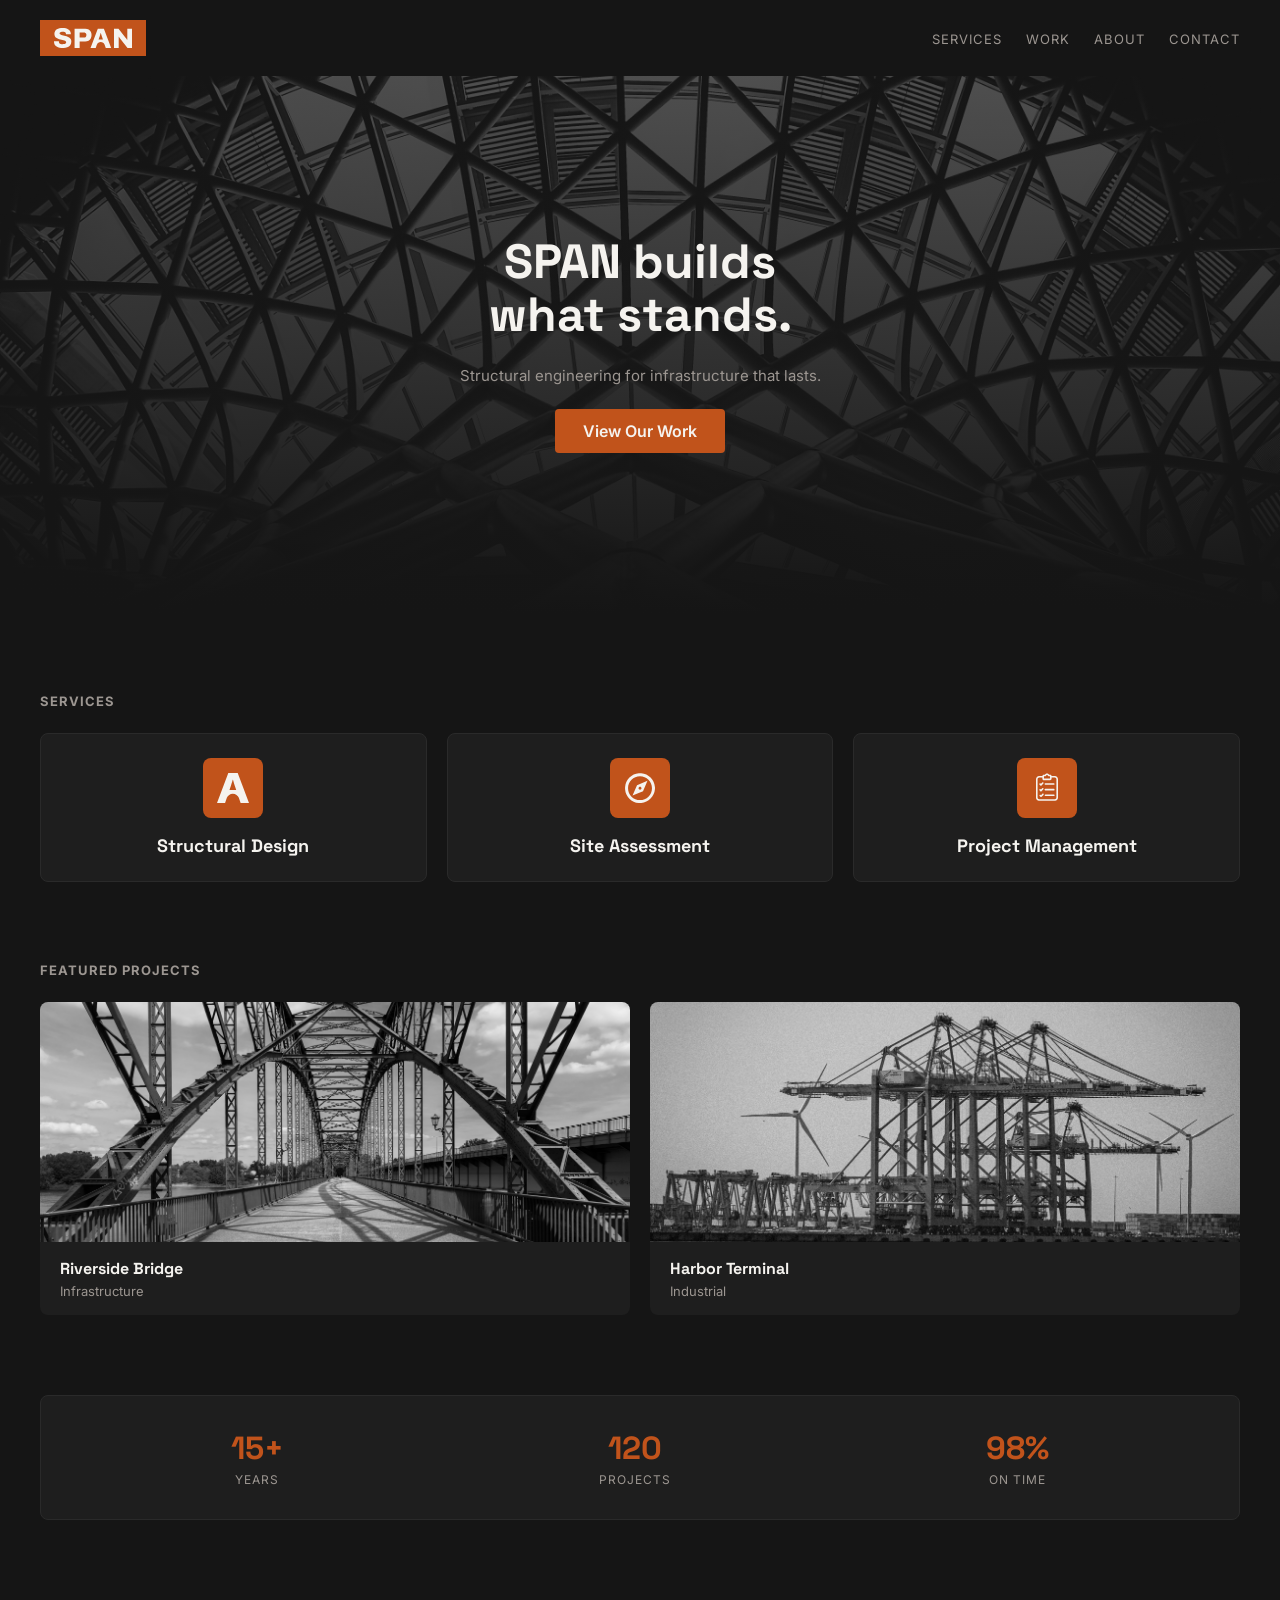
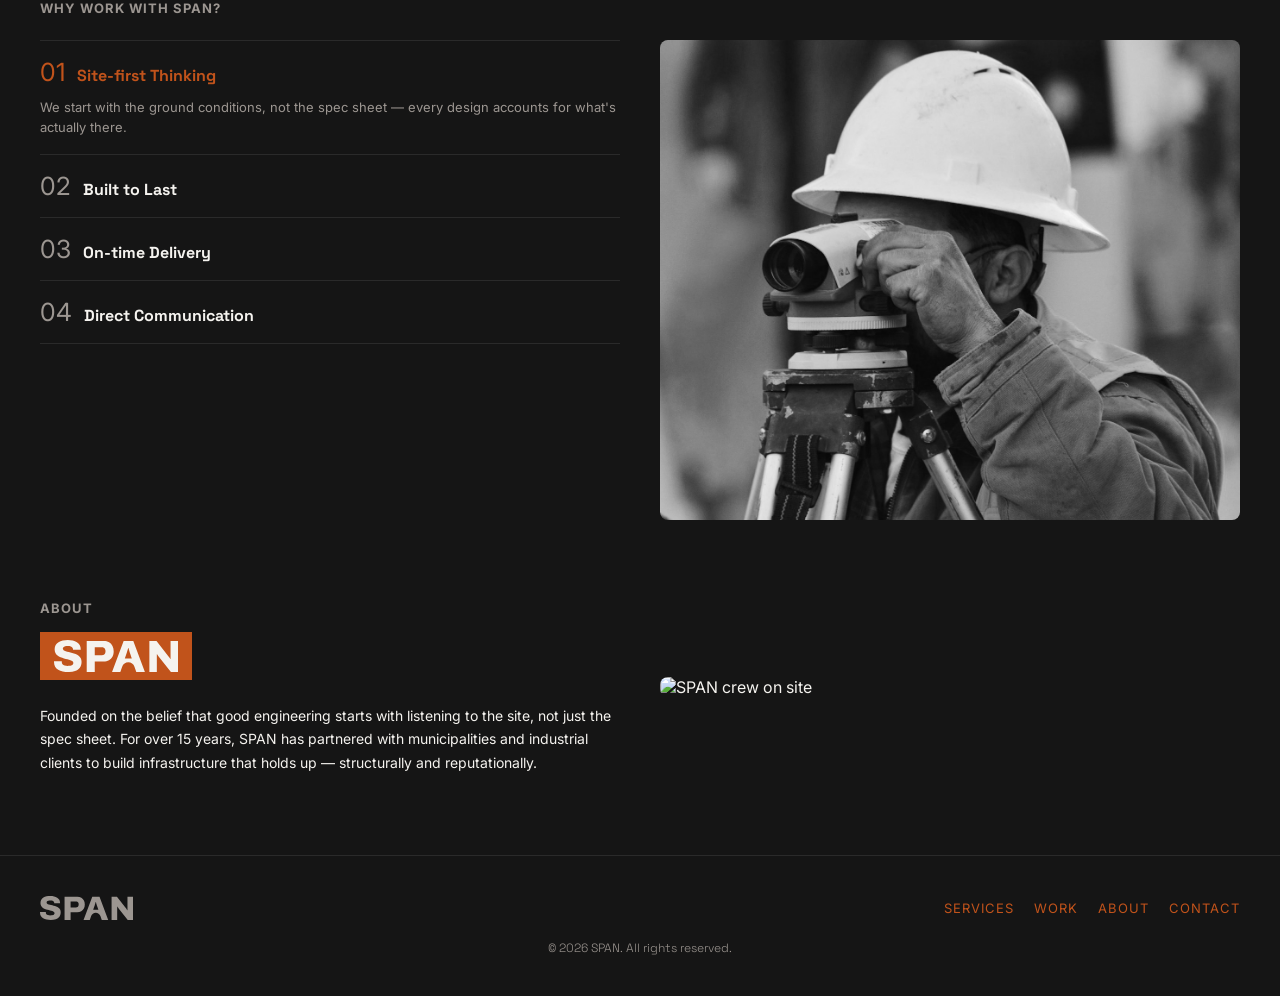
==== index.html @ a23f7209 "Refactor CSS and HTML structure; enhance JavaScript functionality - Updated CSS for consistent forma" ====
<!doctype html>
<html lang="en">
  <head>
    <meta charset="UTF-8" />
    <meta name="viewport" content="width=device-width, initial-scale=1.0" />
    <title>SPAN - Structural Engineering</title>
    <link rel="stylesheet" href="css/stylesheet.css" />
  </head>
  <body>
    <!-- NAVBAR -->
    <header>
      <nav>
        <a href="index.html" class="logo-badge">
          <img src="assets/logo/span-logo-large.svg" alt="SPAN logo" />
        </a>
        <ul class="nav-links">
          <li><a href="#services">Services</a></li>
          <li><a href="#work">Work</a></li>
          <li><a href="#about">About</a></li>
          <li><a href="#contact">Contact</a></li>
        </ul>
      </nav>
    </header>

    <main>
      <!-- Hero Section -->
      <section class="hero">
        <div class="hero-overlay"></div>
        <div class="hero-content">
          <h1>SPAN builds<br />what stands.</h1>
          <p>Structural engineering for infrastructure that lasts.</p>
          <a href="#work" class="btn-primary">View Our Work</a>
        </div>
      </section>

      <!-- Services Section -->
      <section class="services" id="services">
        <h2>Services</h2>
        <div class="services-grid">
          <div class="service-card">
            <div class="service-icon-badge">
              <img
                src="assets/logo/span-logo-small.svg"
                alt="Structural Design icon"
                class="service-icon"
              />
            </div>
            <h3>Structural Design</h3>
          </div>

          <div class="service-card">
            <div class="service-icon-badge">
              <img
                src="assets/images/icon-site-assessment.svg"
                alt="Site Assessment icon"
                class="service-icon"
              />
            </div>
            <h3>Site Assessment</h3>
          </div>

          <div class="service-card">
            <div class="service-icon-badge">
              <img
                src="assets/images/icon-project-management.svg"
                alt="Project Management icon"
                class="service-icon"
              />
            </div>
            <h3>Project Management</h3>
          </div>
        </div>
      </section>

      <!-- Featured Projects -->
      <section class="projects" id="work">
        <h2>Featured Projects</h2>
        <div class="projects-grid">
          <a href="project.html" class="project-card">
            <img
              src="assets/images/riverside-bridge.jpg"
              alt="Riverside Bridge project"
            />
            <div class="project-info">
              <h3>Riverside Bridge</h3>
              <p>Infrastructure</p>
            </div>
          </a>

          <a href="project.html" class="project-card">
            <img
              src="assets/images/harbor-terminal.jpg"
              alt="Harbor Terminal project"
            />
            <div class="project-info">
              <h3>Harbor Terminal</h3>
              <p>Industrial</p>
            </div>
          </a>
        </div>
      </section>

      <!-- Stat Section -->
      <section class="stats">
        <div class="stat">
          <div class="stat-number">15+</div>
          <div class="stat-label">Years</div>
        </div>

        <div class="stat">
          <div class="stat-number">120</div>
          <div class="stat-label">Projects</div>
        </div>

        <div class="stat">
          <div class="stat-number">98%</div>
          <div class="stat-label">On Time</div>
        </div>
      </section>

      <!-- Why Us Section -->
      <section class="why-us">
        <h2>Why Work With SPAN?</h2>
        <div class="why-container">
          <div class="why-list">
            <div
              class="why-item active"
              data-index="0"
              data-image="assets/images/surveyor.jpg"
            >
              <div class="why-header">
                <span class="why-number">01</span>
                <span class="why-title">Site-first Thinking</span>
              </div>
              <div class="why-body">
                <p>
                  We start with the ground conditions, not the spec sheet —
                  every design accounts for what's actually there.
                </p>
              </div>
            </div>

            <div
              class="why-item"
              data-index="1"
              data-image="assets/images/steel-frame.jpg"
            >
              <div class="why-header">
                <span class="why-number">02</span>
                <span class="why-title">Built to Last</span>
              </div>
              <div class="why-body">
                <p>
                  Structures engineered for decades, not just for passing
                  inspection.
                </p>
              </div>
            </div>

            <div
              class="why-item"
              data-index="2"
              data-image="assets/images/blueprint.jpg"
            >
              <div class="why-header">
                <span class="why-number">03</span>
                <span class="why-title">On-time Delivery</span>
              </div>
              <div class="why-body">
                <p>
                  98% of projects delivered on schedule, with no surprises along
                  the way.
                </p>
              </div>
            </div>

            <div
              class="why-item"
              data-index="3"
              data-image="assets/images/handshake.jpg"
            >
              <div class="why-header">
                <span class="why-number">04</span>
                <span class="why-title">Direct Communication</span>
              </div>
              <div class="why-body">
                <p>
                  You talk to the engineer on your project, not a rotating
                  account manager.
                </p>
              </div>
            </div>
          </div>

          <div class="why-image">
            <img
              id="why-image-display"
              src="assets/images/surveyor.jpg"
              alt="SPAN engineer at work."
            />
          </div>
        </div>
      </section>

      <section class="about" id="about">
        <div class="about-text">
          <h2>About</h2>
          <div class="logo-badge about-logo-badge">
            <img src="assets/logo/span-logo-large.svg" alt="SPAN Logo" />
          </div>
          <p>
            Founded on the belief that good engineering starts with listening to
            the site, not just the spec sheet. For over 15 years, SPAN has
            partnered with municipalities and industrial clients to build
            infrastructure that holds up — structurally and reputationally.
          </p>
        </div>
        <div class="about-image">
          <img src="assets/images/about-crew.jpg" alt="SPAN crew on site" />
        </div>
      </section>
    </main>

    <!-- Footer -->
    <footer>
      <div class="footer-top">
        <svg viewBox="0 0 1651.9 425.9" class="footer-logo-svg">
          <g>
            <path
              fill="currentColor"
              d="M189.2,425.6c-25.9,0-50.3-2.3-73-6.9-22.8-4.6-42.8-12.1-60.2-22.5s-31-24-41-41c-10-16.9-15-37.7-15-62.5v-5.4c0-2,.2-3.6.6-4.8h103.6c0,1.2,0,2.7-.3,4.5-.2,1.8-.3,3.3-.3,4.5,0,12.8,3.3,23,9.9,30.8s15.9,13.4,27.8,16.8c12,3.4,25.9,5.1,41.9,5.1s17-.4,24.5-1.2c7.6-.8,14.4-2.2,20.4-4.2s11.3-4.5,15.9-7.5c4.6-3,8-6.6,10.2-10.8,2.2-4.2,3.3-9.1,3.3-14.7,0-9.2-3.5-16.8-10.5-22.8s-16.4-11-28.1-15c-11.8-4-25.1-7.8-39.8-11.4-14.8-3.6-30.1-7.4-46.1-11.4-16-4-31.3-9-46.1-15-14.8-6-28-13.6-39.8-22.8s-21.2-20.6-28.1-34.4c-7-13.8-10.5-30.4-10.5-50s4.6-40.2,13.8-56c9.2-15.8,21.9-28.6,38-38.6,16.2-10,34.8-17.3,56-21.9C137.3,2.3,159.8,0,183.8,0s45.6,2.4,66.2,7.2c20.5,4.8,38.8,12.3,54.8,22.5s28.4,23,37.4,38.3c9,15.4,13.7,33.8,14.1,55.4v7.2h-103v-4.2c0-9.2-2.5-17.3-7.5-24.2-5-7-12.5-12.6-22.4-16.8-10-4.2-22.4-6.3-37.1-6.3s-27.2,1.4-37.4,4.2c-10.2,2.8-18,6.8-23.3,12-5.4,5.2-8.1,11.4-8.1,18.6s3.5,16,10.5,21.6c7,5.6,16.5,10.4,28.4,14.4,12,4,25.3,7.7,40.1,11.1,14.8,3.4,30,7,45.8,10.8s31,8.6,45.8,14.4c14.8,5.8,28.1,13.2,40.1,22.1,12,9,21.5,20.1,28.4,33.2,7,13.2,10.5,29.1,10.5,47.9,0,32.7-7.7,59.1-23,79-15.4,20-36.5,34.5-63.5,43.7s-57.4,13.8-91.3,13.8h0l-.1-.3Z"
            />
            <path
              fill="currentColor"
              d="M435.8,425.6V14.4h226.3c27.9,0,51.8,5.7,71.5,17.1,19.8,11.4,34.9,27.2,45.5,47.3,10.6,20.2,15.9,43.8,15.9,70.9s-5.5,52.1-16.5,72.4c-11,20.4-26.5,36.2-46.7,47.6s-44.2,17.1-72.1,17.1h-116.7v138.9h-107.2v-.1ZM543,204.1h91.6c16.8,0,29.5-4.7,38.3-14.1,8.8-9.4,13.2-22.4,13.2-39.2s-1.9-21.8-5.7-29.3c-3.8-7.6-9.5-13.5-17.1-17.7s-17.2-6.3-28.7-6.3h-91.6v106.6h0Z"
            />
            <path
              fill="currentColor"
              d="M1270.4,425.6V14.4h95.2l149.7,191c2.8,3.2,6.5,7.8,11.1,13.8s9.1,12.1,13.5,18.3,7.6,11.1,9.6,14.7l3-.6V14.4h99.4v411.3h-94.6l-158.7-201.1c-5.2-6.4-10.1-13-14.7-19.8s-8.3-12.4-11.1-16.8l-3,.6v237.1h-99.4v-.1Z"
            />
            <path
              fill="currentColor"
              d="M1056.3,14.4h-128.7l-154.5,411.3h110.2l23.3-67.8c.4-1.1.8-2.2,1.2-3.4h0c12.6-34.2,45.2-57.2,81.7-57.3,36.7-.1,69.7,22.9,82.3,57.2h0l24.5,71.2h114.3L1056.3,14.4ZM971.6,162.2c3-9.6,6-19.2,9-28.7s5.3-18.2,6.9-25.7h4.2c2,5.6,4,12.2,6,19.8s4.1,15.1,6.3,22.4c2.2,7.4,4.4,14.4,6.6,20.9,2.2,6.6,4.1,12.1,5.7,16.5l19.7,58.4h-92.6l20.2-58.4c2.4-7.2,5.1-15.6,8.1-25.1h0l-.1-.1Z"
            />
          </g>
        </svg>
        <div class="footer-nav">
          <a href="#services">Services</a>
          <a href="#work">Work</a>
          <a href="#about">About</a>
          <a href="#contact">Contact</a>
        </div>
      </div>
      <p class="footer-copyright">&copy; 2026 SPAN. All rights reserved.</p>
    </footer>

    <!-- JavaScript -->
    <script src="js/main.js"></script>
  </body>
</html>
---- css/stylesheet.css ----
/* Fonts */

@import url("https://fonts.googleapis.com/css2?family=Inter:ital,opsz,wght@0,14..32,100..900;1,14..32,100..900&family=Space+Grotesk:wght@300..700&display=swap");

/* RESET */

* {
  margin: 0;
  padding: 0;
  box-sizing: border-box;
}

/* Brand variables */

:root {
  --color-background: #151515;
  --color-charcoal: #1a1a1a;
  --color-offwhite: #f5f3ef;
  --color-steel: #9c9691;
  --color-rust: #c1531b;

  --font-header: "Space Grotesk", sans-serif;
  --font-body: "Inter", sans-serif;
}

body {
  font-family: var(--font-body);
  background-color: var(--color-background);
  color: var(--color-offwhite);
}

/* Header / Nav */

header {
  padding: 20px 40px;
}

nav {
  display: flex;
  justify-content: space-between;
  align-items: center;
}

.logo-badge {
  background-color: var(--color-rust);
  padding: 8px 14px;
  display: inline-block;
}

.logo-badge img {
  height: 20px;
  display: block;
}

.nav-links {
  display: flex;
  list-style: none;
  gap: 24px;
}

.nav-links a {
  color: var(--color-steel);
  text-decoration: none;
  font-size: 13px;
  letter-spacing: 1px;
  text-transform: uppercase;
}

/* Hero */

.hero {
  position: relative;
  text-align: center;
  padding: 160px 20px;
}

.hero::before {
  content: "";
  position: absolute;
  inset: 0;
  background-image: url("../assets/images/homepage-hero-image.jpg");
  background-size: cover;
  background-position: center;
  filter: grayscale(100%);
  z-index: 0;
}

.hero-overlay {
  position: absolute;
  inset: 0;
  background: linear-gradient(
    180deg,
    rgba(21, 21, 21, 0.75),
    rgba(21, 21, 21, 1)
  );
  z-index: 0;
}

.hero-content {
  position: relative;
  z-index: 1;
}

.hero h1 {
  font-family: var(--font-header);
  font-size: 48px;
  font-weight: 700;
  line-height: 1.1;
  margin-bottom: 24px;
}

.hero p {
  color: var(--color-steel);
  font-size: 15px;
  margin-bottom: 24px;
}

.btn-primary {
  display: inline-block;
  background-color: var(--color-rust);
  color: var(--color-offwhite);
  padding: 12px 28px;
  border-radius: 4px;
  text-decoration: none;
  font-weight: 600;
}

/* Services */

.services {
  padding: 80px 40px;
}

.services h2 {
  font-size: 13px;
  letter-spacing: 1px;
  color: var(--color-steel);
  text-transform: uppercase;
  margin-bottom: 24px;
}

.services-grid {
  display: grid;
  grid-template-columns: repeat(3, 1fr);
  gap: 20px;
}

.service-card {
  background-color: #1e1e1e;
  border: 1px solid #2a2a2a;
  border-radius: 8px;
  padding: 24px;
  text-align: center;
}

.service-icon {
  width: 32px;
  height: 32px;
  display: block;
}

.service-card h3 {
  font-family: var(--font-header);
  font-size: 18px;
}

.service-icon-badge {
  width: 60px;
  height: 60px;
  background-color: var(--color-rust);
  border-radius: 8px;
  display: flex;
  align-items: center;
  justify-content: center;
  margin: 0 auto 16px;
}

/* Featured Projects */

.projects {
  padding: 0 40px 80px;
}

.projects h2 {
  font-size: 13px;
  letter-spacing: 1px;
  color: var(--color-steel);
  text-transform: uppercase;
  margin-bottom: 24px;
}

.projects-grid {
  display: grid;
  grid-template-columns: repeat(2, 1fr);
  gap: 20px;
}

.project-card {
  display: block;
  text-decoration: none;
  border-radius: 8px;
  overflow: hidden;
  background-color: #1e1e1e;
}

.project-card img {
  width: 100%;
  height: 240px;
  object-fit: cover;
  display: block;
  filter: grayscale(100%);
}

.project-info {
  padding: 16px 20px;
}

.project-info h3 {
  font-family: var(--font-header);
  color: var(--color-offwhite);
  font-size: 16px;
  margin-bottom: 4px;
}

.project-info p {
  color: var(--color-steel);
  font-size: 13px;
}

/* Stats */

.stats {
  display: flex;
  justify-content: space-around;
  background-color: #1e1e1e;
  border: 1px solid #2a2a2a;
  border-radius: 8px;
  margin: 0 40px 80px;
  padding: 32px 32px;
}

.stat {
  text-align: center;
}

.stat-number {
  font-family: var(--font-header);
  font-size: 32px;
  font-weight: 700;
  color: var(--color-rust);
}

.stat-label {
  color: var(--color-steel);
  font-size: 12px;
  letter-spacing: 1px;
  text-transform: uppercase;
  margin-top: 4px;
}

/* Why Us */

.why-us {
  padding: 0 40px 80px;
  max-width: none;
}

.why-container {
  display: flex;
  gap: 40px;
  align-items: flex-start;
}

.why-list {
  flex: 1;
}

.why-image {
  flex: 1;
}

.why-image img {
  width: 100%;
  height: 480px;
  object-fit: cover;
  border-radius: 8px;
  display: block;
  filter: grayscale(100%);
}

.why-us h2 {
  font-size: 13px;
  letter-spacing: 1px;
  color: var(--color-steel);
  text-transform: uppercase;
  margin-bottom: 24px;
}

.why-item {
  border-top: 1px solid #2a2a2a;
  padding: 16px 0;
  cursor: pointer;
}

.why-item:last-child {
  border-bottom: 1px solid #2a2a2a;
}

.why-header {
  display: flex;
  align-items: baseline;
  gap: 12px;
}

.why-number {
  color: var(--color-steel);
  font-size: 25px;
}

.why-item.active .why-number {
  color: var(--color-rust);
}

.why-title {
  font-family: var(--font-header);
  font-weight: 700;
  font-size: 16px;
}

.why-item.active .why-title {
  color: var(--color-rust);
}

.why-body {
  max-height: 0;
  overflow: hidden;
  transition: max-height 0.3s ease;
}

.why-item.active .why-body {
  max-height: 200px;
}

.why-body p {
  color: var(--color-steel);
  font-size: 13px;
  line-height: 1.6;
  padding-top: 10px;
}

/* Footer */

footer {
  padding: 40px;
  border-top: 1px solid #2a2a2a;
  text-align: center;
}

.footer-top {
  display: flex;
  justify-content: space-between;
  align-items: center;
  margin-bottom: 20px;
}

.footer-logo-svg {
  height: 24px;
  width: auto;
  color: var(--color-steel);
  display: block;
}

.footer-nav {
  display: flex;
  gap: 20px;
}

.footer-nav a {
  color: var(--color-rust);
  text-decoration: none;
  font-size: 13px;
  letter-spacing: 1px;
  text-transform: uppercase;
}

.footer-copyright {
  color: var(--color-steel);
  font-family: var(--font-header);
  font-weight: 100;
  font-size: 12px;
}

.about {
  display: flex;
  gap: 40px;
  align-items: center;
  padding: 0 40px 80px;
}

.about-text {
  flex: 1;
}

.about-text h2 {
  font-size: 13px;
  letter-spacing: 1px;
  color: var(--color-steel);
  text-transform: uppercase;
  margin-bottom: 16px;
}

.about-logo-badge {
  margin-bottom: 20px;
}

.about-logo-badge img {
  height: 32px;
}

.about-text p {
  color: var(--color-offwhite);
  font-size: 14px;
  line-height: 1.7;
}

.about-image {
  flex: 1;
}

.about-image img {
  width: 100%;
  border-radius: 8px;
  display: block;
}
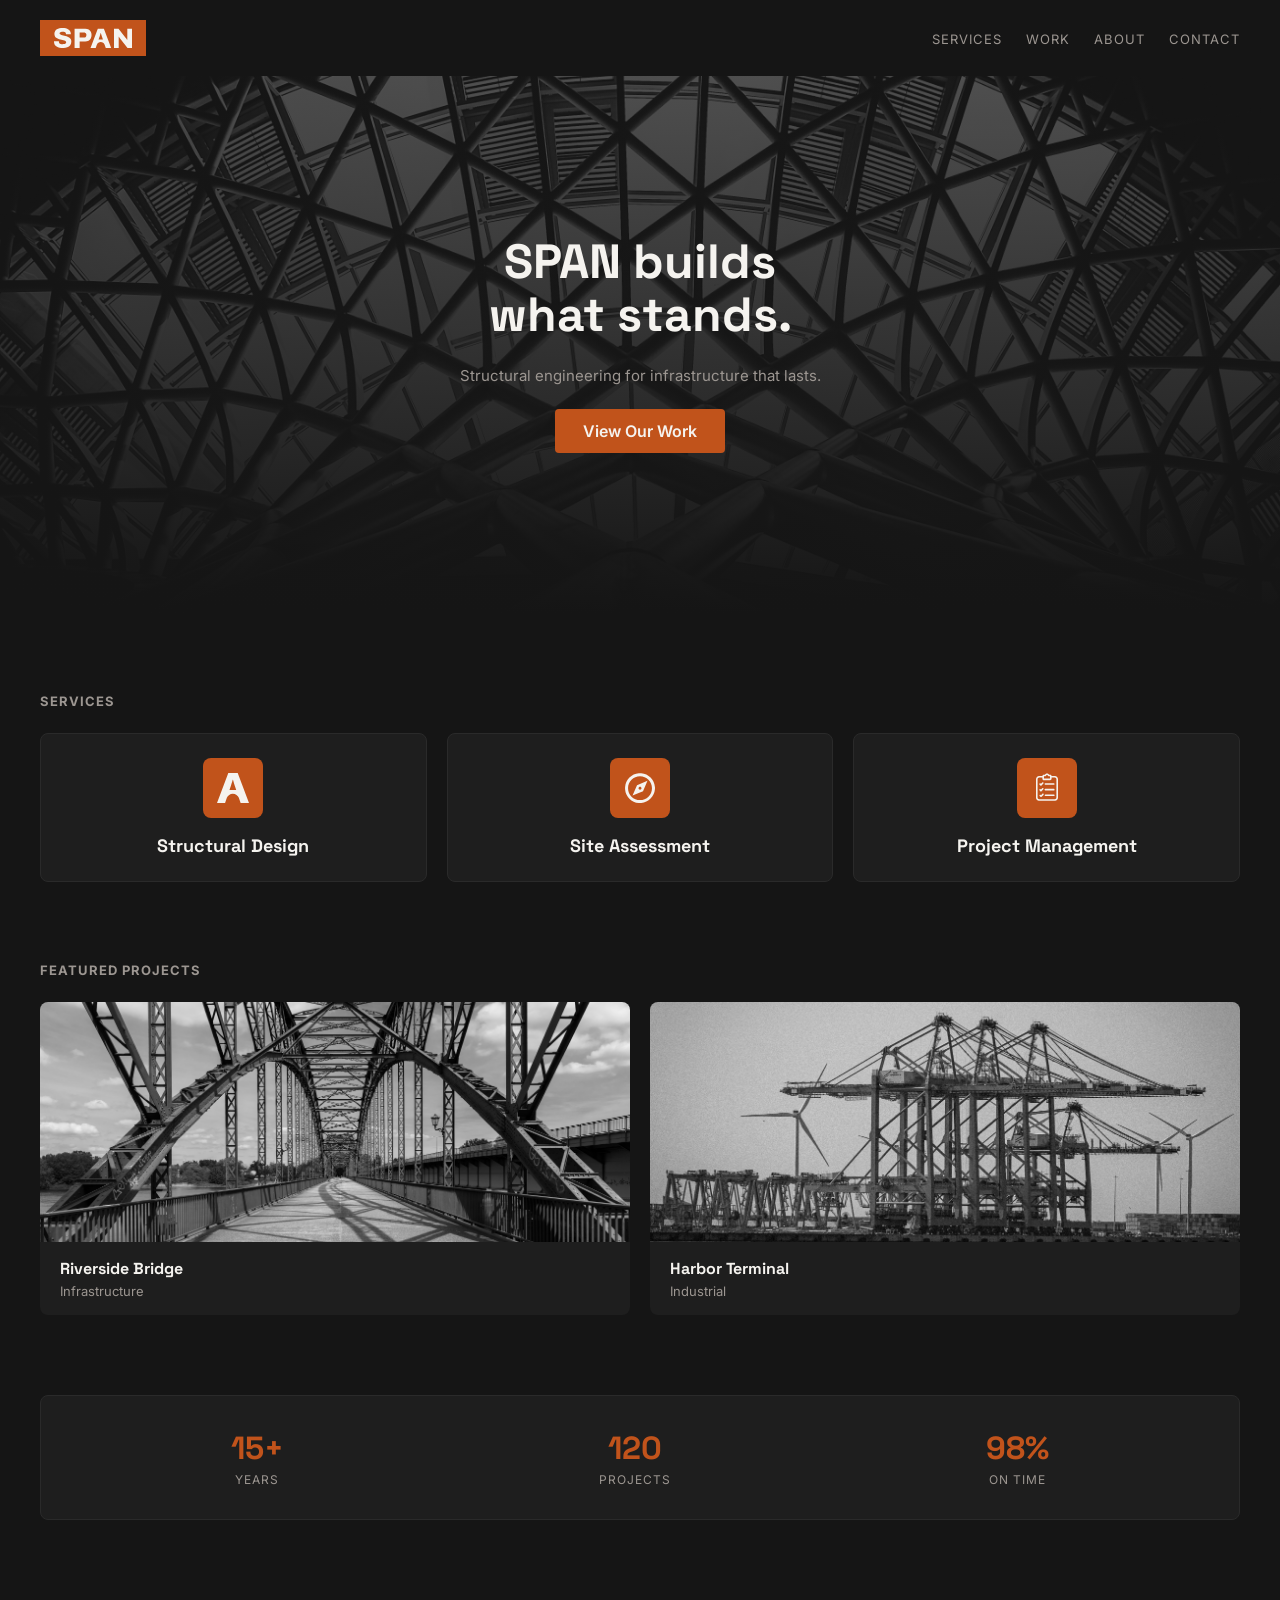
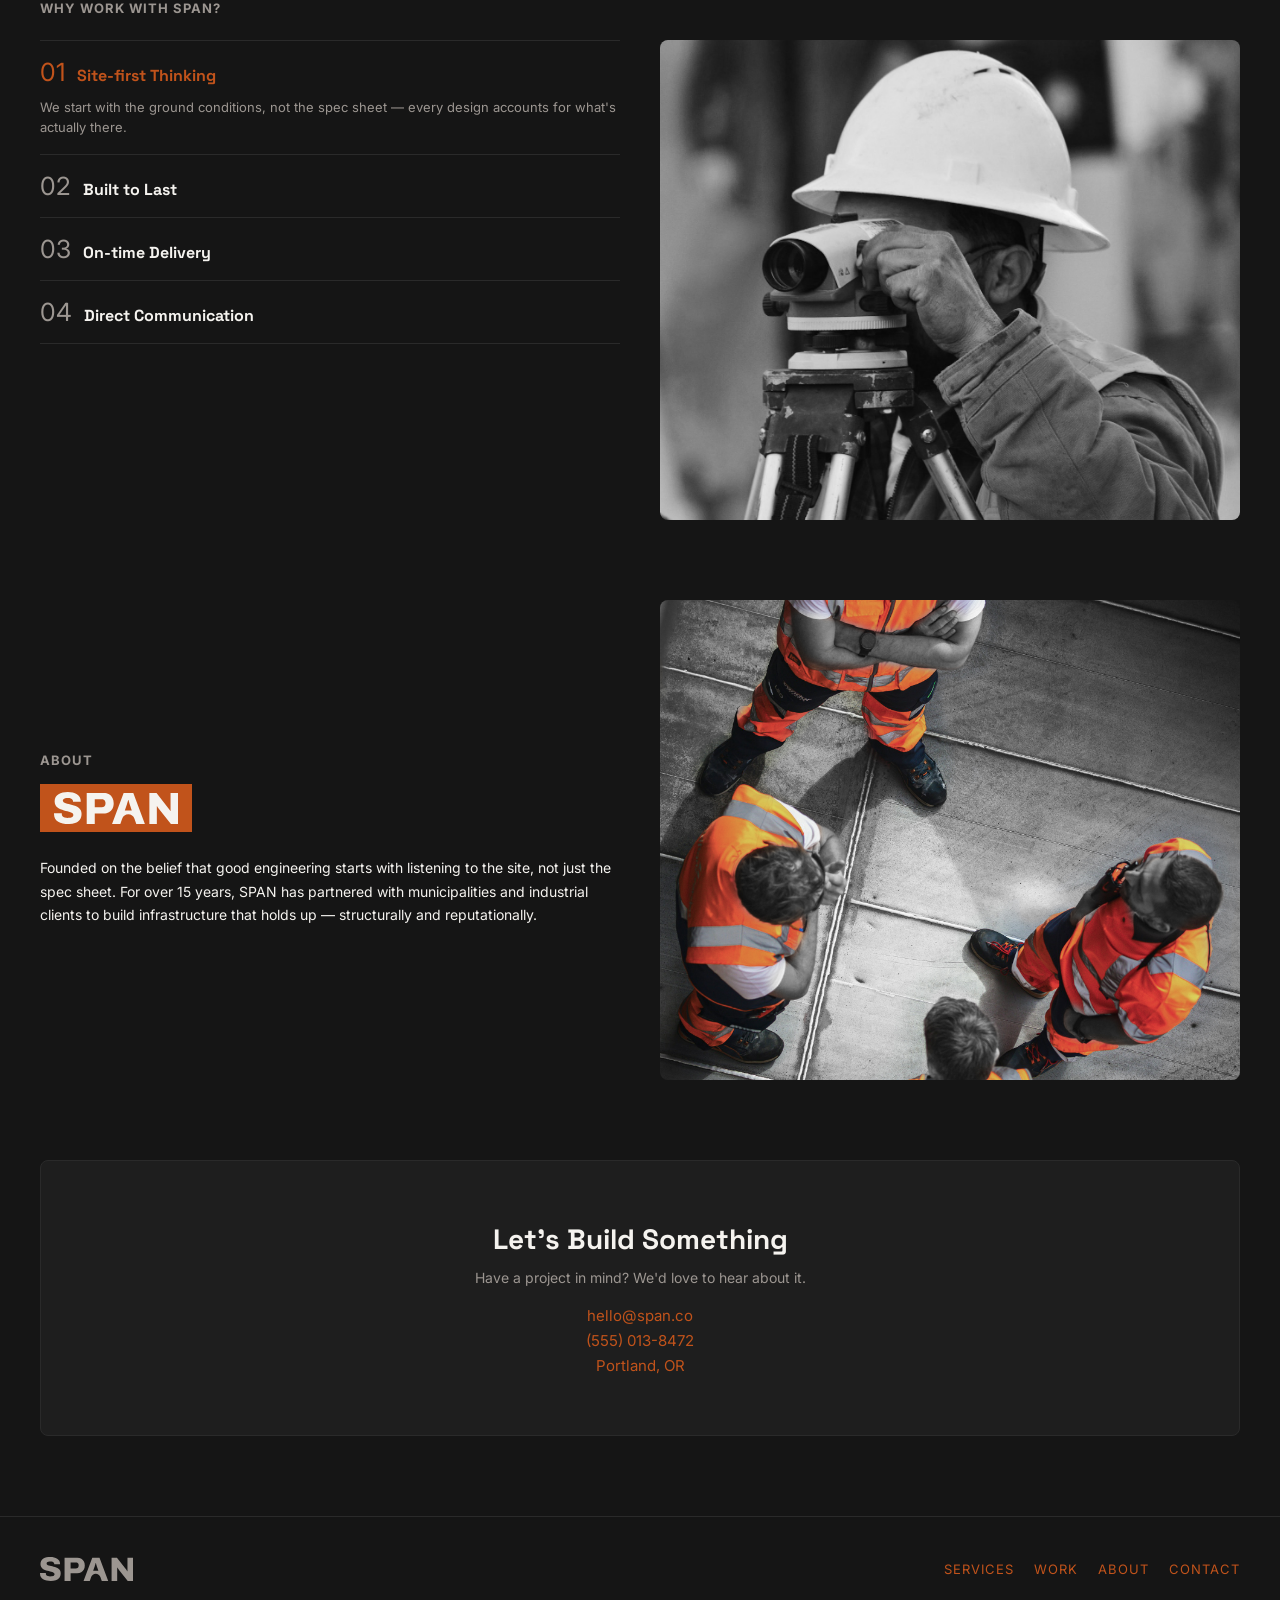
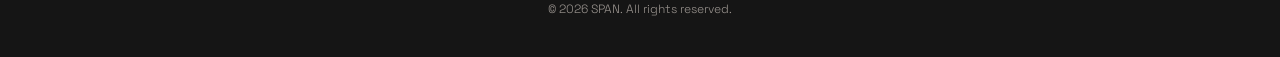
==== commit 65edaccd: "Add contact section and about image; enhance layout and styling" ====
--- a/index.html
+++ b/index.html
@@ -202,6 +202,7 @@
         </div>
       </section>
 
+      <!-- About Section -->
       <section class="about" id="about">
         <div class="about-text">
           <h2>About</h2>
@@ -217,6 +218,17 @@
         </div>
         <div class="about-image">
           <img src="assets/images/about-crew.jpg" alt="SPAN crew on site" />
+        </div>
+      </section>
+
+      <!-- Contact Section -->
+      <section class="contact" id="contact">
+        <h2>Let's Build Something</h2>
+        <p>Have a project in mind? We'd love to hear about it.</p>
+        <div class="contact-info">
+          <a href="mailto:hello@span.co">hello@span.co</a>
+          <a href="tel:+15550138472">(555) 013-8472</a>
+          <span>Portland, OR</span>
         </div>
       </section>
     </main>
--- a/css/stylesheet.css
+++ b/css/stylesheet.css
@@ -429,6 +429,42 @@
 
 .about-image img {
   width: 100%;
-  border-radius: 8px;
-  display: block;
-}
+  height: 480px;
+  object-fit: cover;
+  border-radius: 8px;
+  display: block;
+}
+
+.contact {
+  background-color: #1e1e1e;
+  border: 1px solid #2a2a2a;
+  border-radius: 8px;
+  margin: 0 40px 80px;
+  padding: 60px 20px;
+  text-align: center;
+}
+
+.contact h2 {
+  font-family: var(--font-header);
+  font-size: 28px;
+  font-weight: 700;
+  margin-bottom: 12px;
+}
+
+.contact p {
+  color: var(--color-steel);
+  font-size: 14px;
+  margin-bottom: 20px;
+}
+.contact-info {
+  display: flex;
+  flex-direction: column;
+  gap: 6px;
+}
+
+.contact-info a,
+.contact-info span {
+  color: var(--color-rust);
+  text-decoration: none;
+  font-size: 15px;
+}
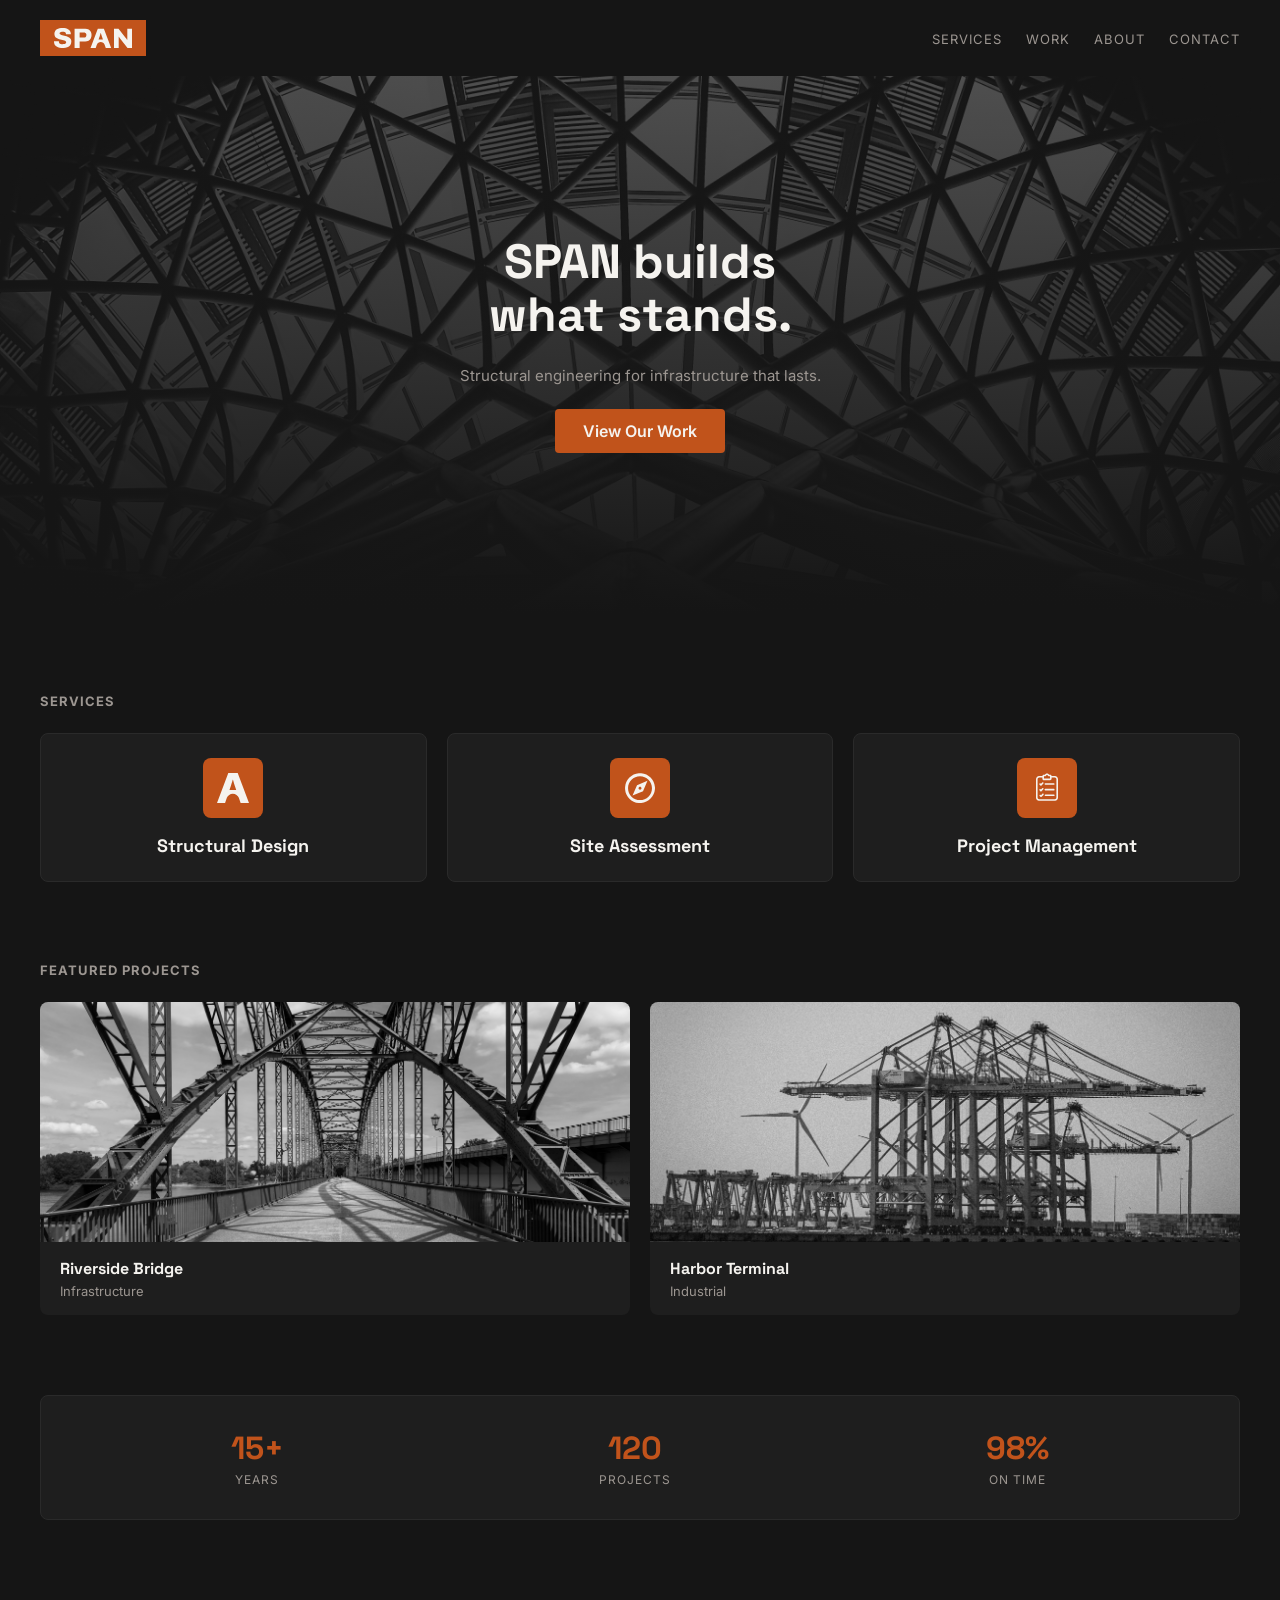
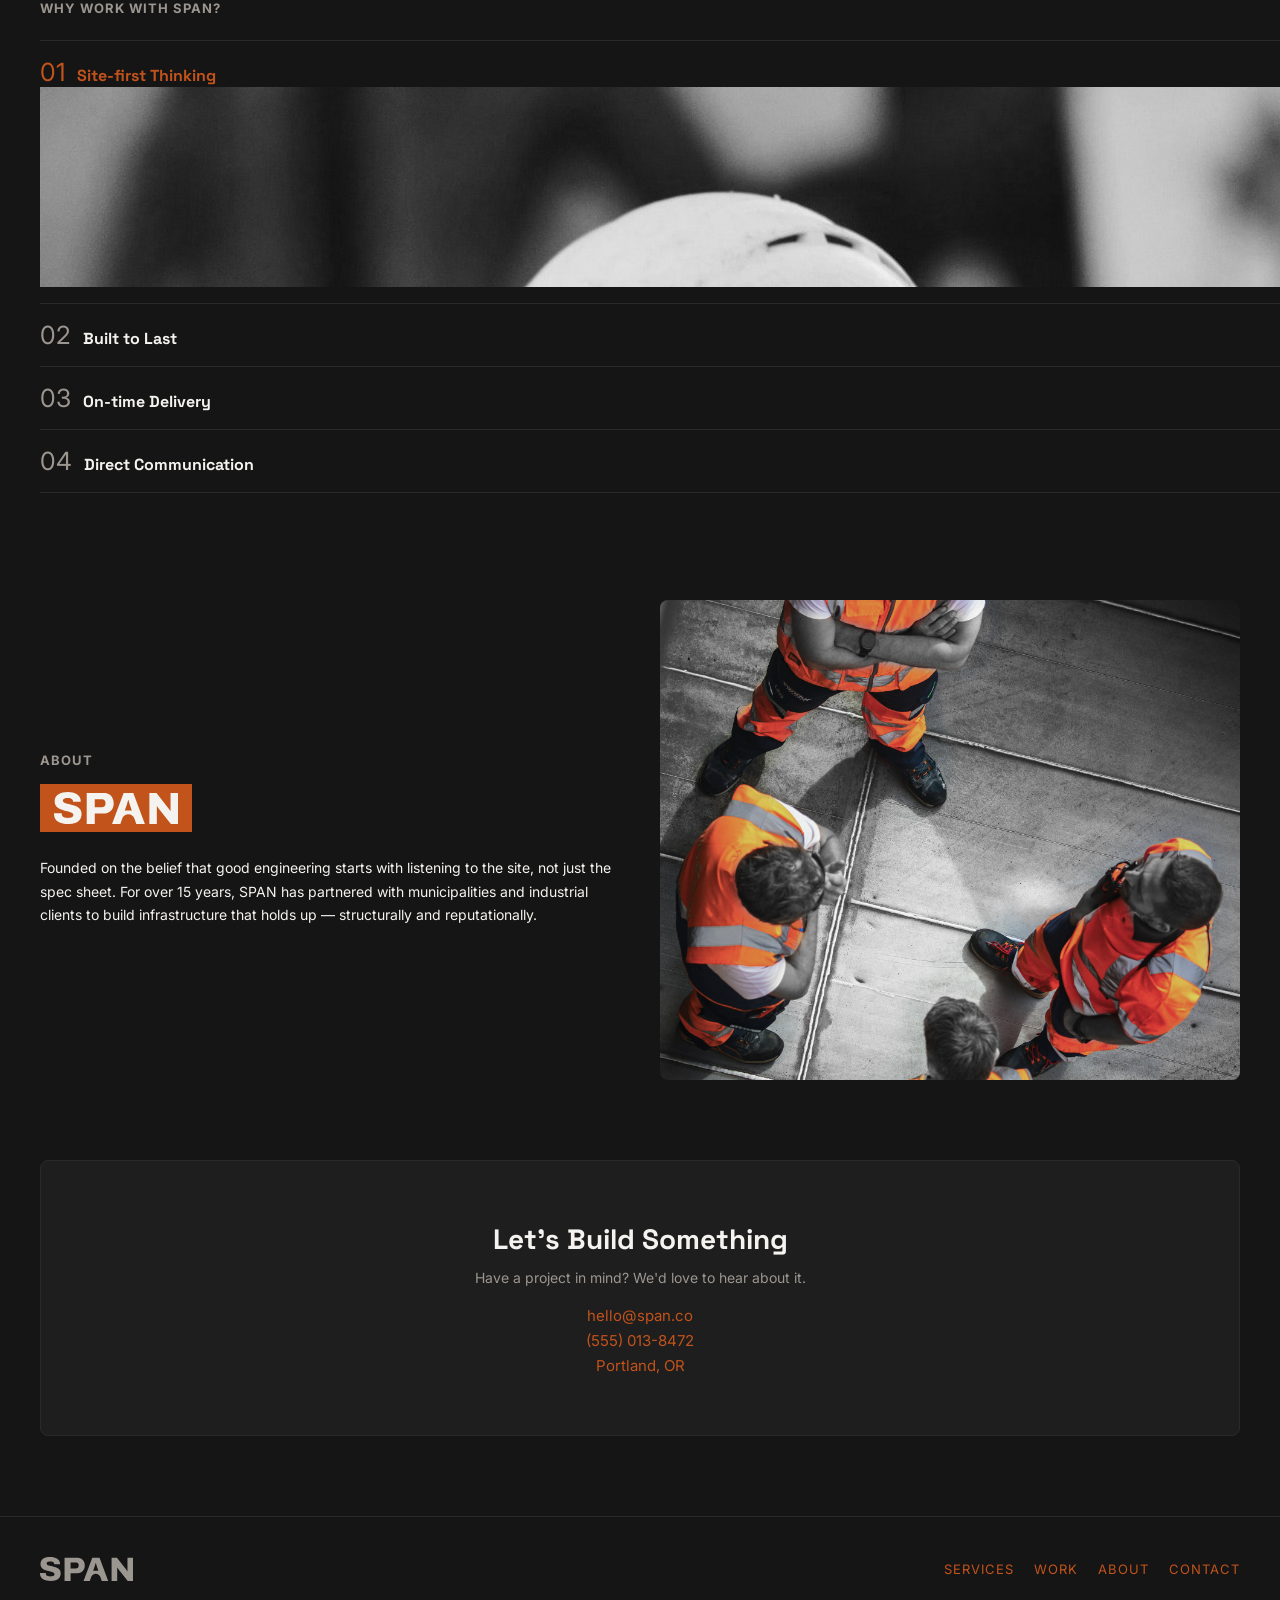
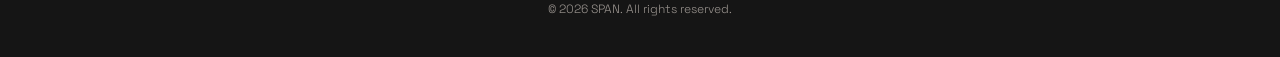
==== commit 4aecabf1: "Add responsive styles for services, projects, and why sections; enhance layout for mobile devices" ====
--- a/index.html
+++ b/index.html
@@ -133,6 +133,11 @@
                 <span class="why-title">Site-first Thinking</span>
               </div>
               <div class="why-body">
+                <img
+                  src="assets/images/surveyor.jpg"
+                  alt=""
+                  class="why-body-image"
+                />
                 <p>
                   We start with the ground conditions, not the spec sheet —
                   every design accounts for what's actually there.
@@ -150,6 +155,11 @@
                 <span class="why-title">Built to Last</span>
               </div>
               <div class="why-body">
+                <img
+                  src="assets/images/steel-frame.jpg"
+                  alt=""
+                  class="why-body-image"
+                />
                 <p>
                   Structures engineered for decades, not just for passing
                   inspection.
@@ -167,6 +177,11 @@
                 <span class="why-title">On-time Delivery</span>
               </div>
               <div class="why-body">
+                <img
+                  src="assets/images/blueprint.jpg"
+                  alt=""
+                  class="why-body-image"
+                />
                 <p>
                   98% of projects delivered on schedule, with no surprises along
                   the way.
@@ -184,6 +199,11 @@
                 <span class="why-title">Direct Communication</span>
               </div>
               <div class="why-body">
+                <img
+                  src="assets/images/handshake.jpg"
+                  alt=""
+                  class="why-body-image"
+                />
                 <p>
                   You talk to the engineer on your project, not a rotating
                   account manager.
--- a/css/stylesheet.css
+++ b/css/stylesheet.css
@@ -468,3 +468,281 @@
   text-decoration: none;
   font-size: 15px;
 }
+
+/* Project Hero */
+
+.project-hero {
+  position: relative;
+  padding: 120px 40px 60px;
+  overflow: hidden;
+}
+
+.project-hero::before {
+  content: "";
+  position: absolute;
+  inset: 0;
+  background-image: url("../assets/images/riverside-bridge.jpg");
+  background-size: cover;
+  background-position: center;
+  filter: grayscale(100%);
+  z-index: 0;
+}
+
+.project-hero::after {
+  content: "";
+  position: absolute;
+  inset: 0;
+  background: linear-gradient(
+    180deg,
+    rgba(21, 21, 21, 0.5),
+    rgba(21, 21, 21, 0.95)
+  );
+  z-index: 0;
+}
+
+.project-hero-content {
+  position: relative;
+  z-index: 1;
+}
+
+.project-tag {
+  display: block;
+  color: var(--color-rust);
+  font-size: 12px;
+  letter-spacing: 1px;
+  text-transform: uppercase;
+  margin-bottom: 8px;
+}
+
+.project-hero h1 {
+  font-family: var(--font-header);
+  font-size: 42px;
+  font-weight: 700;
+}
+
+/* Quick-facts */
+
+.quick-facts {
+  display: flex;
+  justify-content: space-between;
+  padding: 24px 40px;
+  border-bottom: 1px solid #2a2a2a;
+  margin-bottom: 60px;
+}
+
+.fact {
+  display: flex;
+  flex-direction: column;
+  gap: 4px;
+}
+
+.fact-label {
+  color: var(--color-steel);
+  font-size: 11px;
+  letter-spacing: 0.5px;
+  text-transform: uppercase;
+}
+
+.fact-value {
+  font-family: var(--font-header);
+  font-weight: 700;
+  font-size: 15px;
+}
+
+/* Challenge + Approach */
+
+.challenge-approach {
+  display: flex;
+  gap: 40px;
+  padding: 0 40px 60px;
+  border-bottom: 1px solid #2a2a2a;
+  margin-bottom: 60px;
+}
+
+.ca-block {
+  flex: 1;
+}
+
+.ca-label {
+  display: block;
+  color: var(--color-rust);
+  font-size: 11px;
+  letter-spacing: 1px;
+  text-transform: uppercase;
+  margin-bottom: 12px;
+}
+
+.ca-block p {
+  font-size: 15px;
+  line-height: 1.7;
+  color: var(--color-offwhite);
+}
+
+/* Supporting Images */
+
+.supporting-images {
+  padding: 0 40px 60px;
+}
+
+.supporting-images h2 {
+  font-size: 13px;
+  letter-spacing: 1px;
+  color: var(--color-steel);
+  text-transform: uppercase;
+  margin-bottom: 20px;
+}
+
+.supporting-grid {
+  display: grid;
+  grid-template-columns: repeat(3, 1fr);
+  gap: 16px;
+}
+
+.supporting-grid img {
+  width: 100%;
+  height: 220px;
+  object-fit: cover;
+  border-radius: 8px;
+  display: block;
+  filter: grayscale(100%);
+}
+
+/* Outcome */
+
+.outcome {
+  padding: 0 40px 80px;
+}
+
+.outcome h2 {
+  font-size: 13px;
+  letter-spacing: 1px;
+  color: var(--color-steel);
+  text-transform: uppercase;
+  margin-bottom: 20px;
+}
+
+.outcome-stats {
+  display: flex;
+  justify-content: space-around;
+  background-color: #1e1e1e;
+  border: 1px solid #2a2a2a;
+  border-radius: 8px;
+  padding: 32px;
+}
+
+.outcome-stat {
+  text-align: center;
+}
+
+.outcome-number {
+  font-family: var(--font-header);
+  font-size: 28px;
+  font-weight: 700;
+  color: var(--color-rust);
+}
+
+.outcome-label {
+  color: var(--color-steel);
+  font-size: 11px;
+  letter-spacing: 0.5px;
+  text-transform: uppercase;
+  margin-top: 4px;
+}
+
+/* Project Nav */
+
+.project-nav {
+  display: flex;
+  justify-content: space-between;
+  padding: 32px 40px;
+  border-top: 1px solid #2a2a2a;
+}
+
+.project-nav-link {
+  display: flex;
+  align-items: center;
+  gap: 8px;
+  color: var(--color-steel);
+  text-decoration: none;
+  font-size: 14px;
+  transition: color 0.2s ease;
+}
+
+.project-nav-link:hover {
+  color: var(--color-rust);
+}
+
+.nav-arrow {
+  font-size: 16px;
+}
+
+@media (max-width: 768px) {
+  .services-grid {
+    grid-template-columns: 1fr;
+  }
+  .projects-grid {
+    grid-template-columns: 1fr;
+  }
+
+  .stats {
+    flex-direction: column;
+    gap: 24px;
+  }
+
+  .why-container {
+    flex-direction: column;
+  }
+
+  .why-container {
+    flex-direction: column;
+  }
+
+  .why-image img {
+    height: 280px;
+  }
+
+  .about {
+    flex-direction: column;
+  }
+
+  .about-image img {
+    height: 200px;
+  }
+
+  .hero h1 {
+    font-size: 32px;
+  }
+
+  header,
+  .services,
+  .projects,
+  .why-us,
+  .about,
+  .contact {
+    padding-left: 20px;
+    padding-right: 20px;
+  }
+
+  .why-image {
+    display: none;
+  }
+
+  .why-body-image {
+    display: none;
+    width: 100%;
+    height: 180px;
+    object-fit: cover;
+    border-radius: 8px;
+    filter: grayscale(100%);
+    margin-top: 12px;
+    margin-bottom: 12px;
+  }
+
+  .why-item.active .why-body-image {
+    display: block;
+  }
+
+  .why-item.active .why-body {
+    max-height: 400px;
+  }
+}
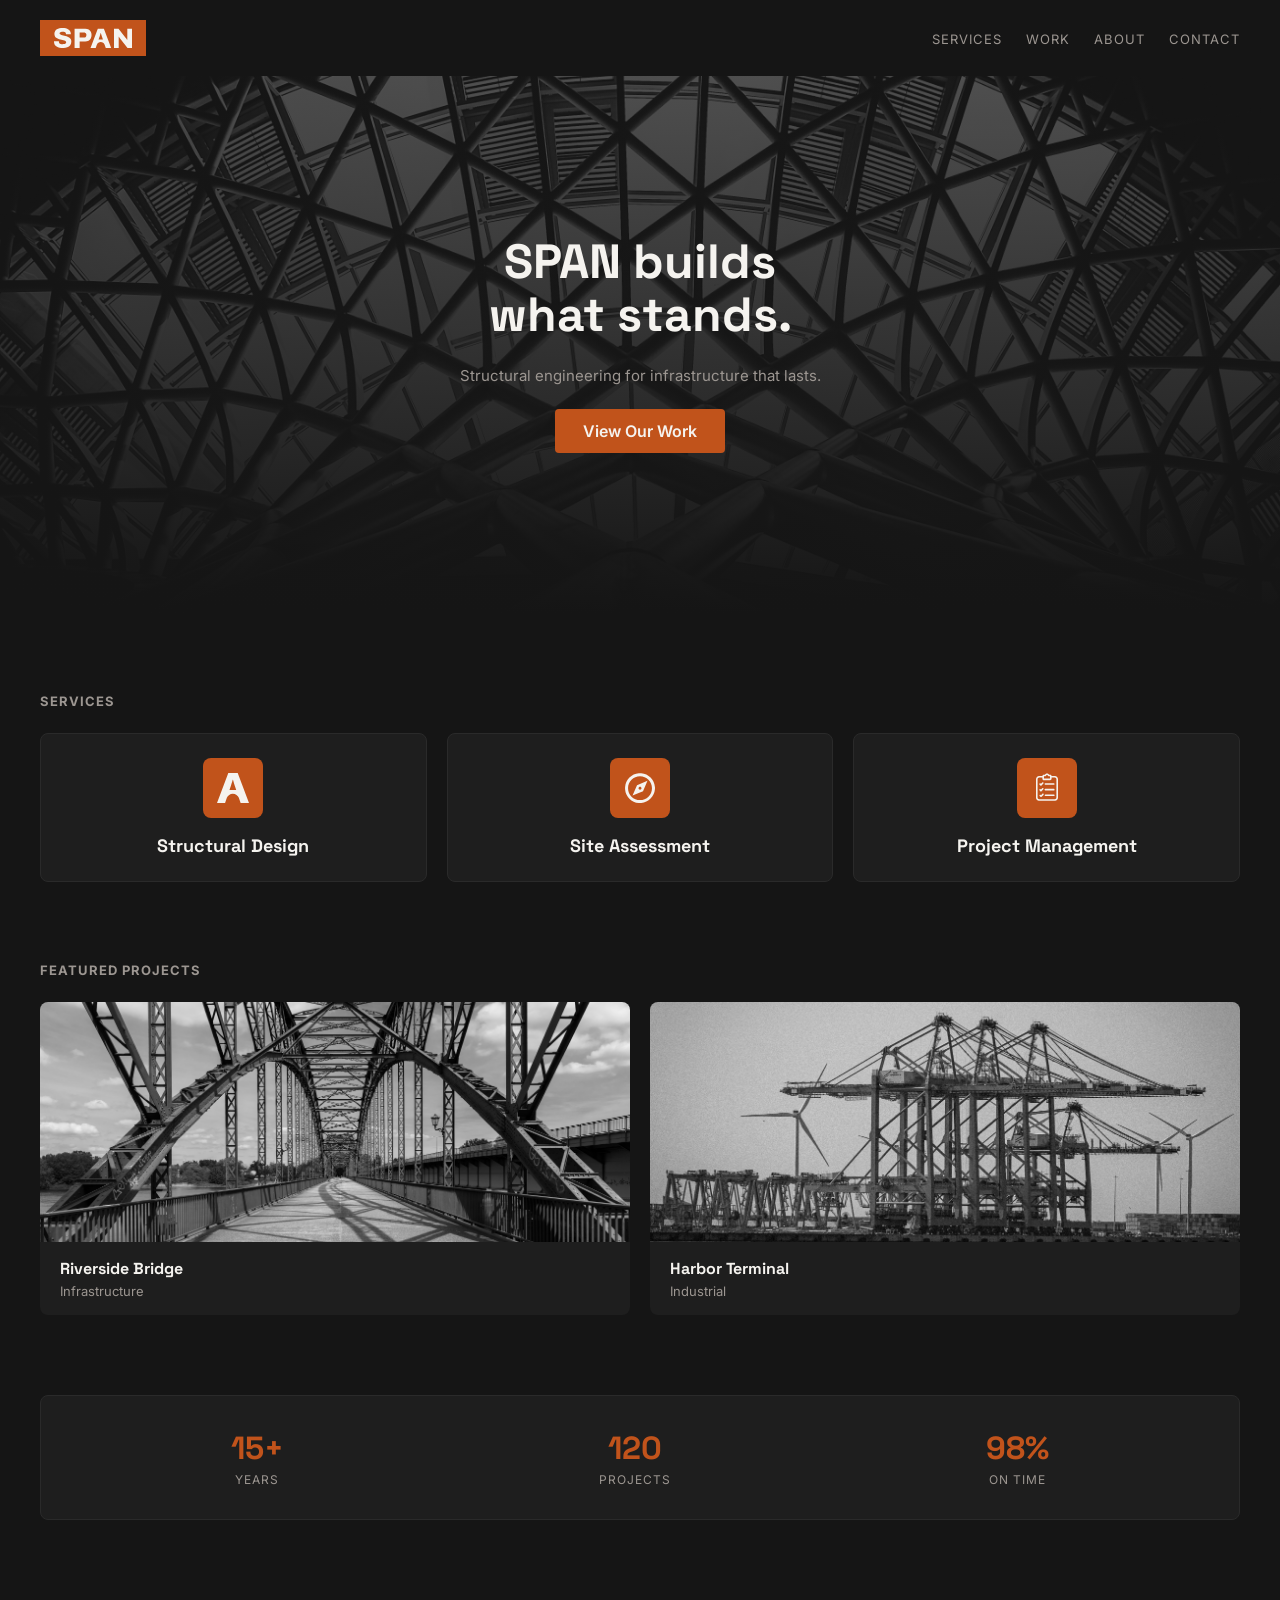
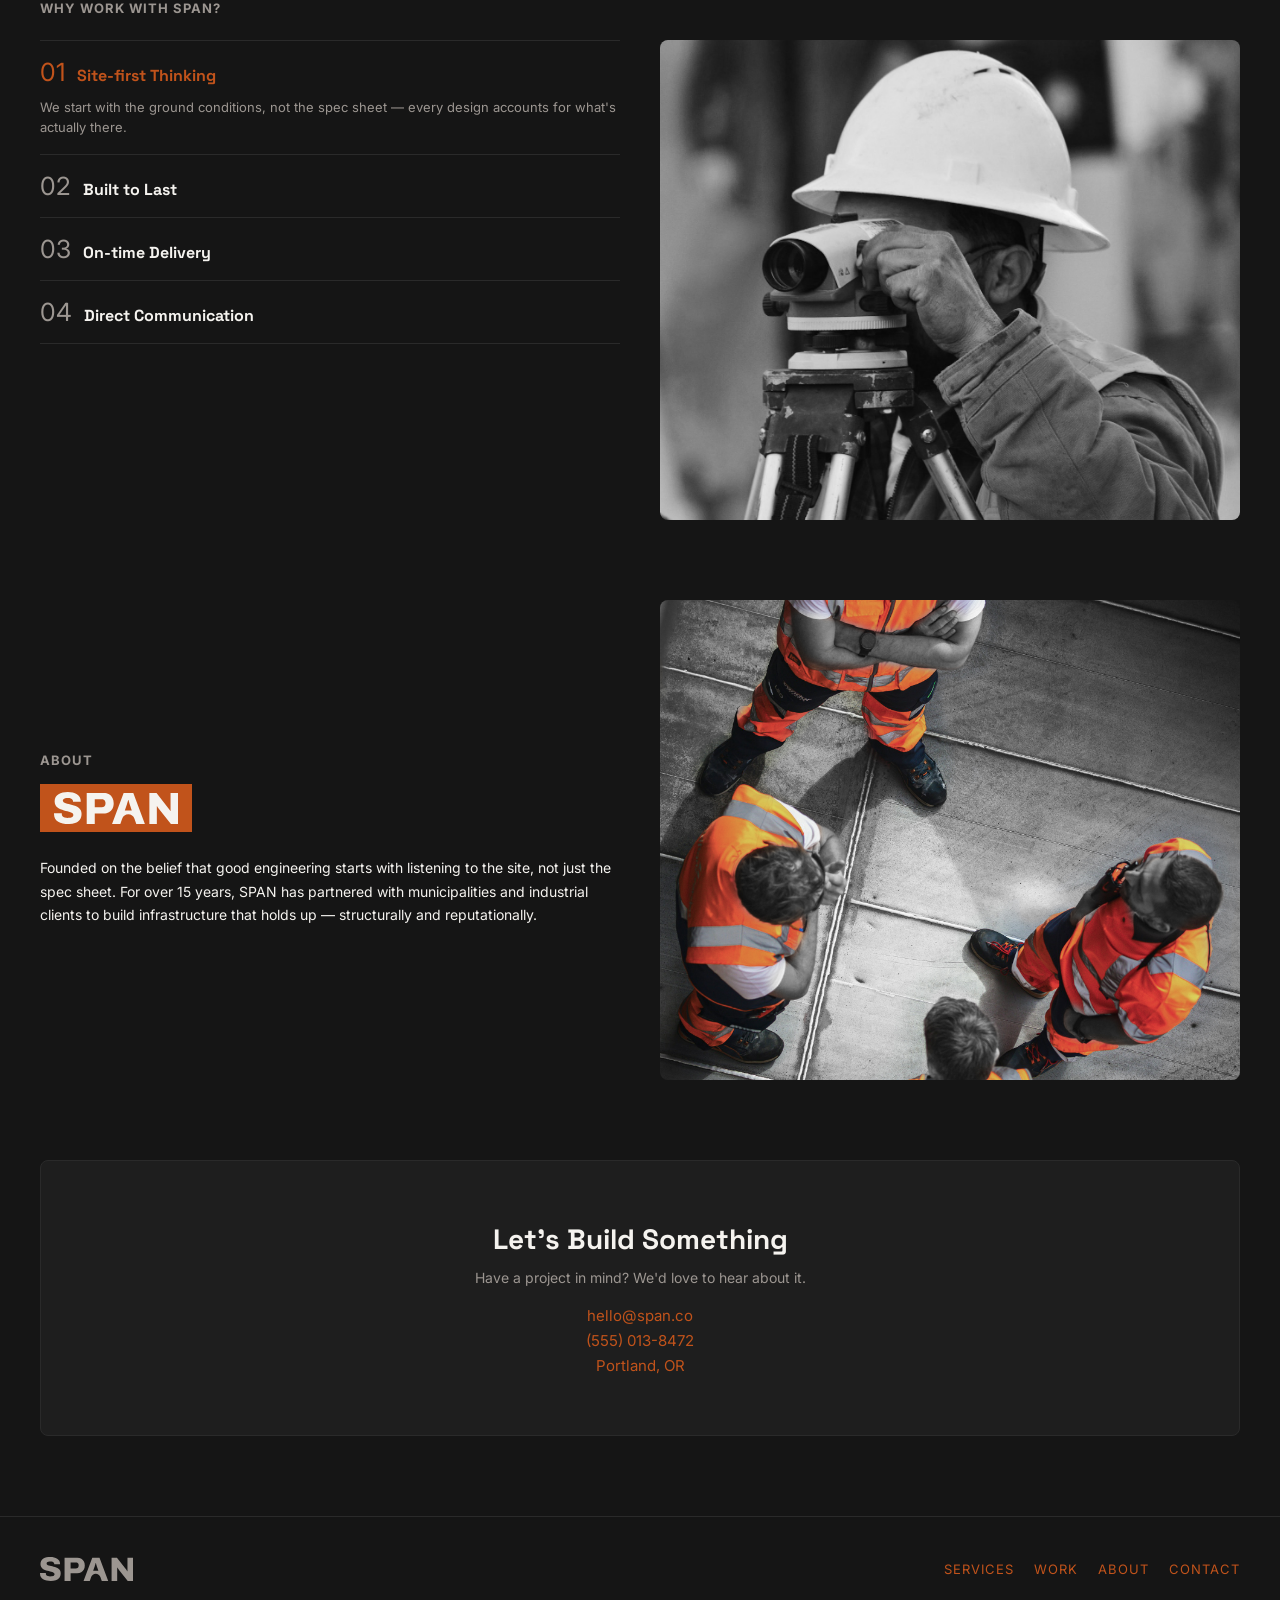
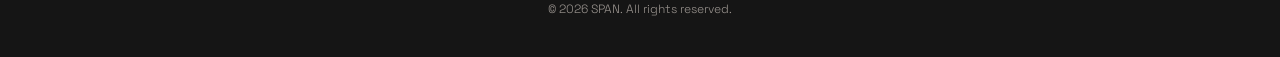
==== commit 39abe03d: "Add mobile navigation toggle and styles; enhance layout for project and index pages" ====
--- a/index.html
+++ b/index.html
@@ -13,7 +13,13 @@
         <a href="index.html" class="logo-badge">
           <img src="assets/logo/span-logo-large.svg" alt="SPAN logo" />
         </a>
-        <ul class="nav-links">
+        <button class="menu-toggle" id="menu-toggle" aria-label="Toggle menu">
+          <span></span>
+          <span></span>
+          <span></span>
+        </button>
+
+        <ul class="nav-links" id="nav-links">
           <li><a href="#services">Services</a></li>
           <li><a href="#work">Work</a></li>
           <li><a href="#about">About</a></li>
--- a/css/stylesheet.css
+++ b/css/stylesheet.css
@@ -346,6 +346,10 @@
   font-size: 13px;
   line-height: 1.6;
   padding-top: 10px;
+}
+
+.why-body-image {
+  display: none;
 }
 
 /* Footer */
@@ -676,6 +680,30 @@
   font-size: 16px;
 }
 
+/* Hamburger Menu - Mobile */
+
+.menu-toggle {
+  display: none;
+  flex-direction: column;
+  justify-content: center;
+  align-items: center;
+  gap: 5px;
+  width: 48px;
+  height: 40px;
+  background-color: #1e1e1e;
+  border: 1px solid #2a2a2a;
+  border-radius: 8px;
+  cursor: pointer;
+  padding: 0 10px;
+}
+
+.menu-toggle span {
+  display: block;
+  height: 2px;
+  width: 100%;
+  background-color: var(--color-steel);
+}
+
 @media (max-width: 768px) {
   .services-grid {
     grid-template-columns: 1fr;
@@ -745,4 +773,70 @@
   .why-item.active .why-body {
     max-height: 400px;
   }
-}
+
+  .menu-toggle {
+    display: flex;
+  }
+
+  .nav-links {
+    display: none;
+    position: absolute;
+    top: 70px;
+    left: 0;
+    right: 0;
+    background-color: var(--color-charcoal);
+    flex-direction: column;
+    padding: 20px 40px;
+    gap: 16px;
+    z-index: 10;
+  }
+
+  .nav-links.open {
+    display: flex;
+  }
+
+  header {
+    position: relative;
+  }
+
+  .project-hero {
+    padding: 100px 20px 40px;
+  }
+
+  .project-hero h1 {
+    font-size: 28px;
+  }
+
+  .quick-facts {
+    flex-wrap: wrap;
+    gap: 20px;
+    padding: 32px;
+  }
+
+  .challenge-approach {
+    flex-direction: column;
+    padding: 0 20px 40px;
+    gap: 32px;
+  }
+
+  .supporting-images {
+    padding: 0 20px 40px;
+  }
+
+  .supporting-grid {
+    grid-template-columns: 1fr;
+  }
+
+  .outcome {
+    padding: 0 20px 40px;
+  }
+
+  .outcome-stats {
+    flex-direction: column;
+    gap: 20px;
+  }
+
+  .project-nav {
+    padding: 24px 20px;
+  }
+}
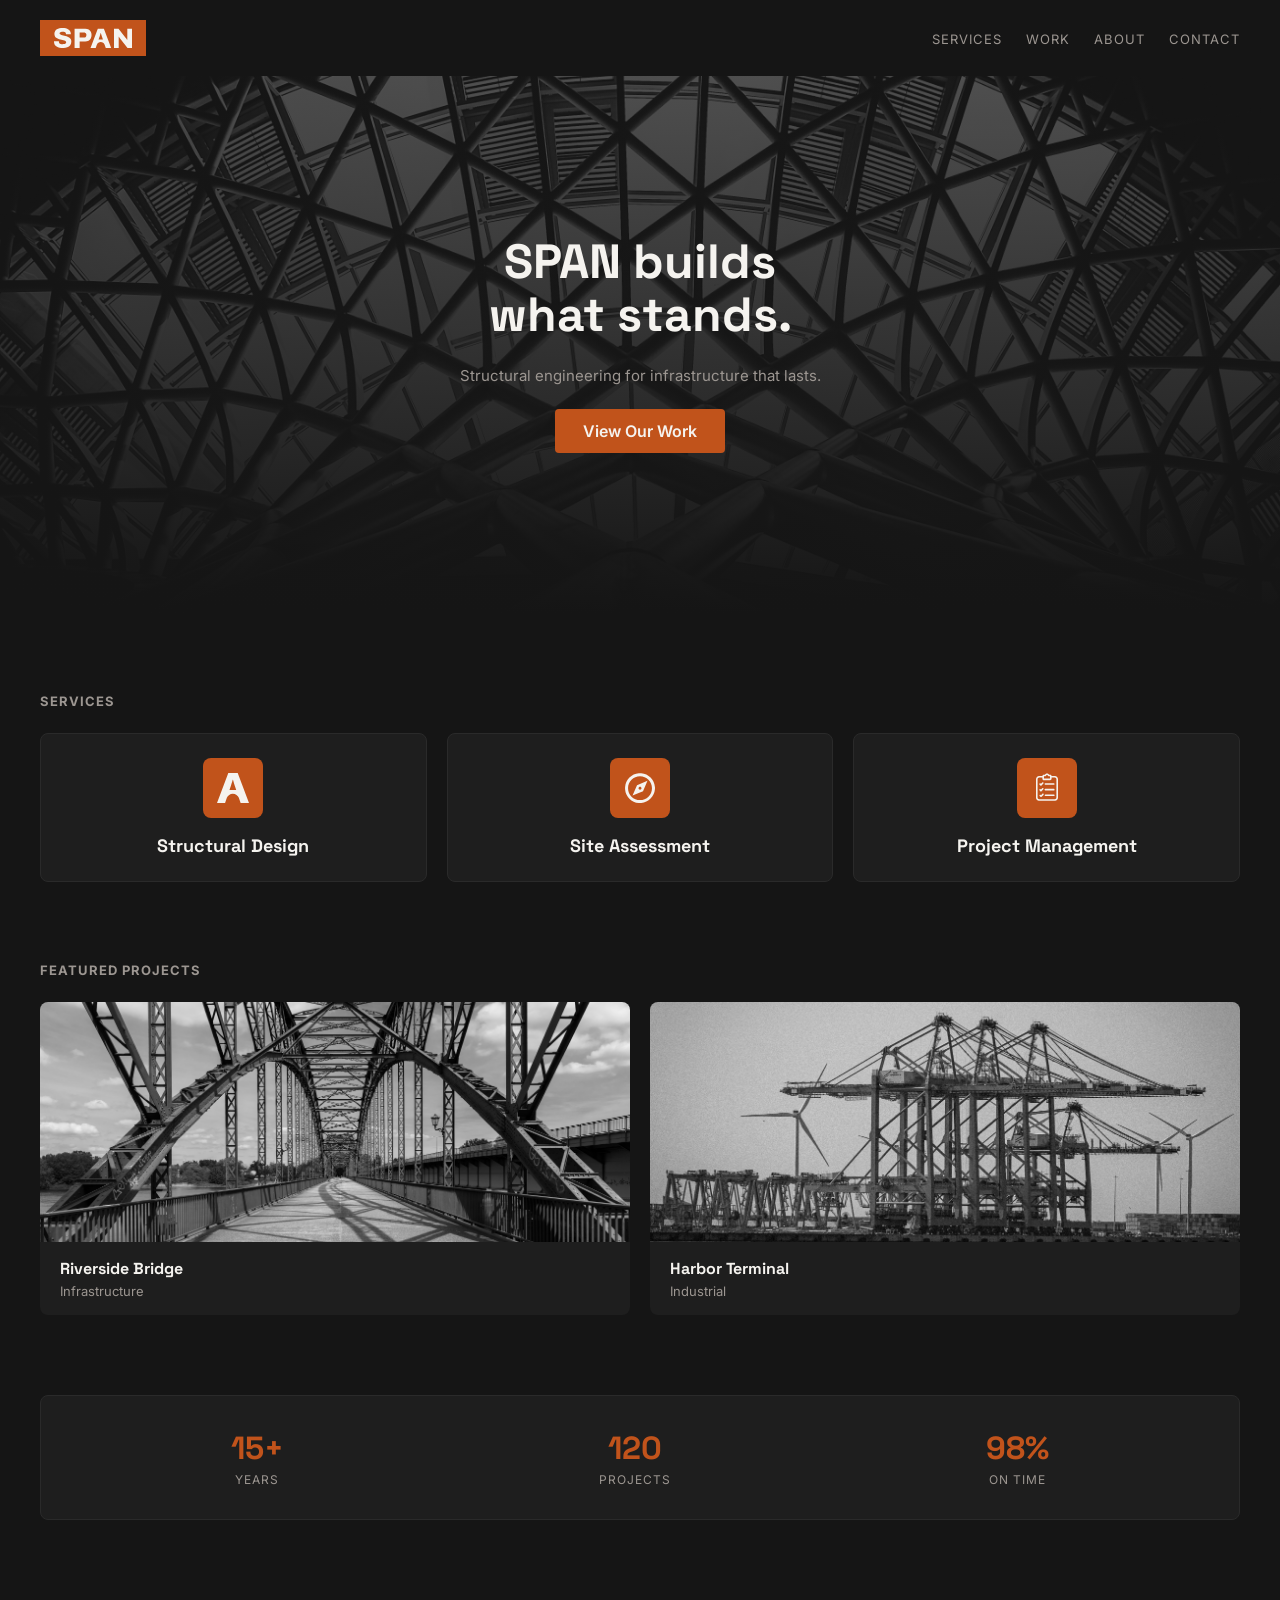
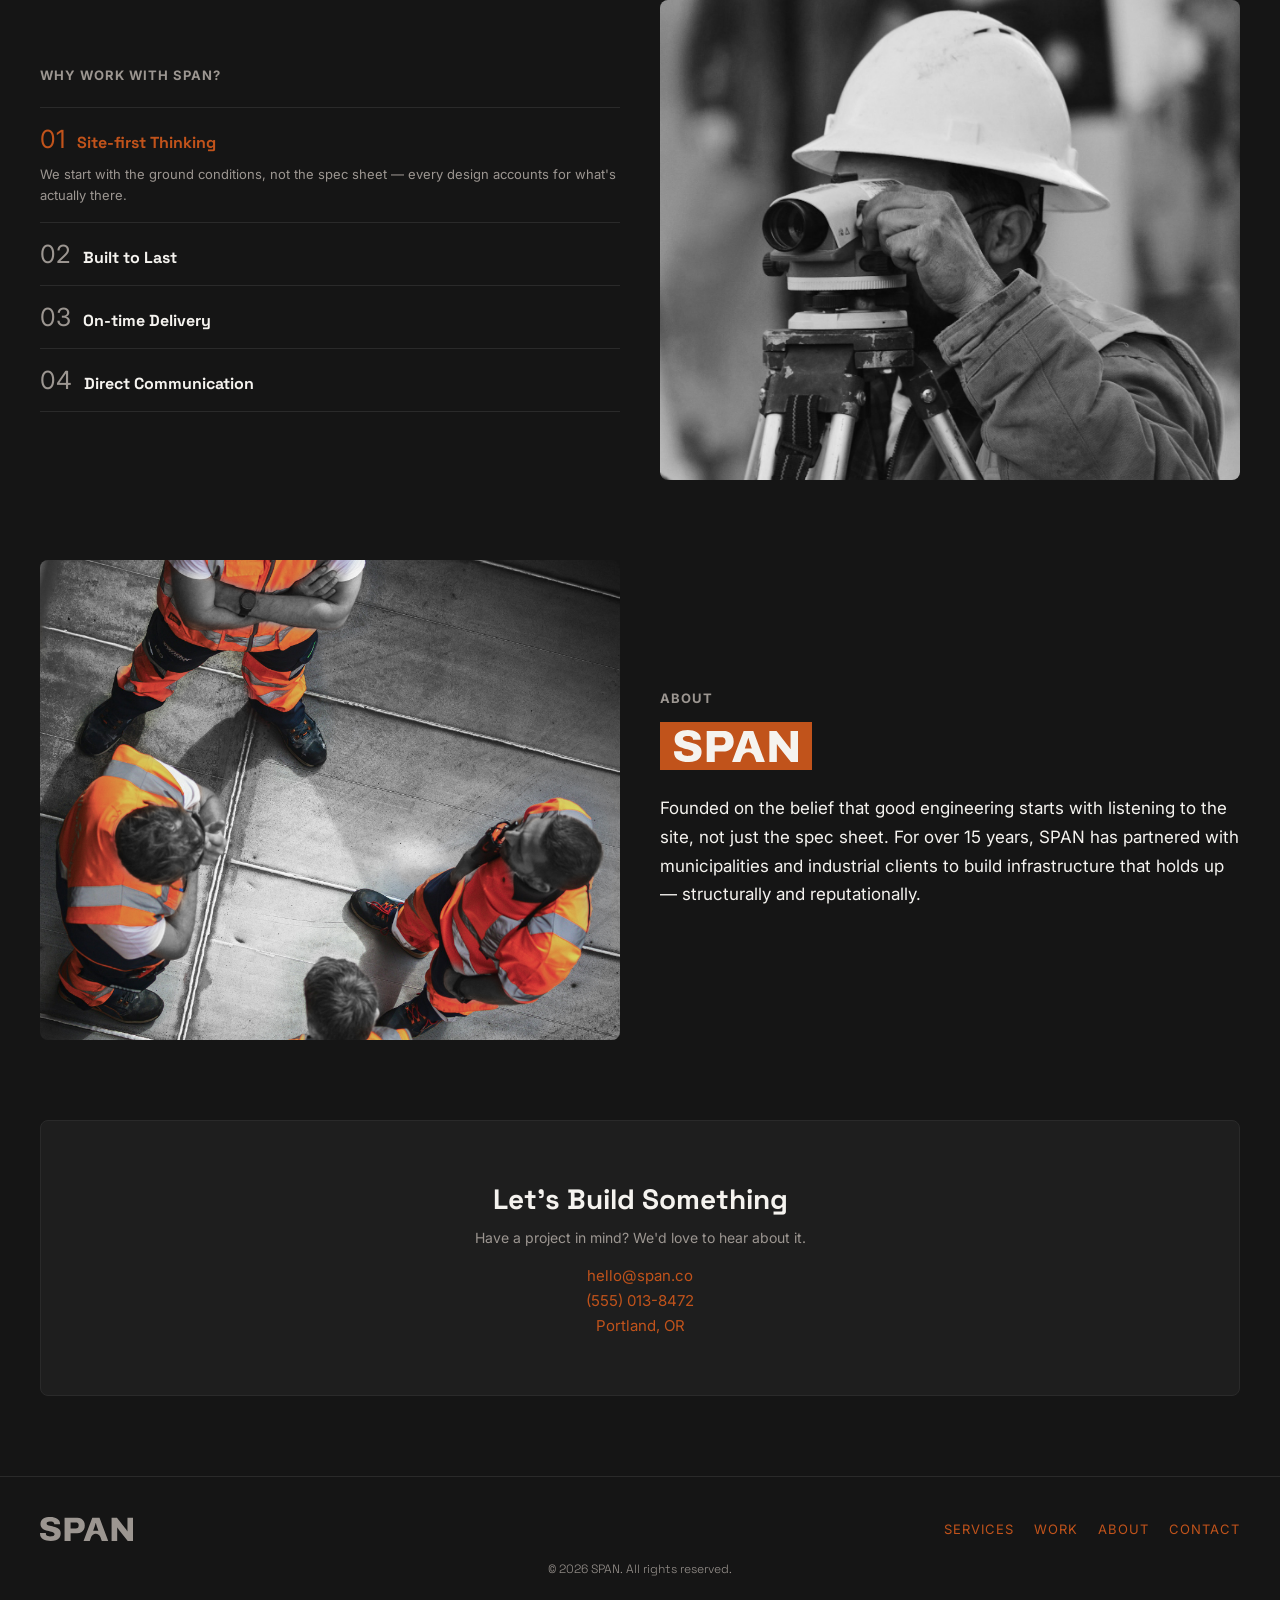
==== commit 0487a87e: "Enhance navigation styles with hover effects and adjust footer layout for better alignment and spaci" ====
--- a/index.html
+++ b/index.html
@@ -3,8 +3,17 @@
   <head>
     <meta charset="UTF-8" />
     <meta name="viewport" content="width=device-width, initial-scale=1.0" />
+    <meta
+      name="decription"
+      content="SPAN is a structural engineering firm specializing in infrastructure and industrial projects — precision-driven, built on real-world constraints."
+    />
     <title>SPAN - Structural Engineering</title>
     <link rel="stylesheet" href="css/stylesheet.css" />
+    <link
+      rel="icon"
+      type="image/svg+xml"
+      href="assets/logo/span-logo-small-color.svg"
+    />
   </head>
   <body>
     <!-- NAVBAR -->
@@ -126,9 +135,9 @@
 
       <!-- Why Us Section -->
       <section class="why-us">
-        <h2>Why Work With SPAN?</h2>
         <div class="why-container">
           <div class="why-list">
+            <h2>Why Work With SPAN?</h2>
             <div
               class="why-item active"
               data-index="0"
--- a/css/stylesheet.css
+++ b/css/stylesheet.css
@@ -64,6 +64,27 @@
   font-size: 13px;
   letter-spacing: 1px;
   text-transform: uppercase;
+  position: relative;
+  transition: color 0.2s ease;
+}
+
+.nav-links a:hover {
+  color: var(--color-rust);
+}
+
+.nav-links a::after {
+  content: "";
+  position: absolute;
+  bottom: -4px;
+  left: 0;
+  width: 0;
+  height: 1px;
+  background-color: var(--color-rust);
+  transition: width 0.2s ease;
+}
+
+.nav-links a:hover::after {
+  width: 100%;
 }
 
 /* Hero */
@@ -268,7 +289,7 @@
 .why-container {
   display: flex;
   gap: 40px;
-  align-items: flex-start;
+  align-items: center;
 }
 
 .why-list {
@@ -403,6 +424,7 @@
 
 .about-text {
   flex: 1;
+  order: 2;
 }
 
 .about-text h2 {
@@ -423,12 +445,13 @@
 
 .about-text p {
   color: var(--color-offwhite);
-  font-size: 14px;
+  font-size: 17px;
   line-height: 1.7;
 }
 
 .about-image {
   flex: 1;
+  order: 1;
 }
 
 .about-image img {
@@ -733,8 +756,20 @@
     flex-direction: column;
   }
 
+  .about {
+    align-items: stretch;
+  }
+
+  .about-text {
+    order: 0;
+  }
+
+  .about-image {
+    order: 0;
+  }
+
   .about-image img {
-    height: 200px;
+    height: 180px;
   }
 
   .hero h1 {
@@ -839,4 +874,14 @@
   .project-nav {
     padding: 24px 20px;
   }
-}
+
+  .footer-top {
+    flex-direction: column;
+    gap: 16px;
+  }
+
+  .footer-nav {
+    flex-direction: column;
+    gap: 10px;
+  }
+}
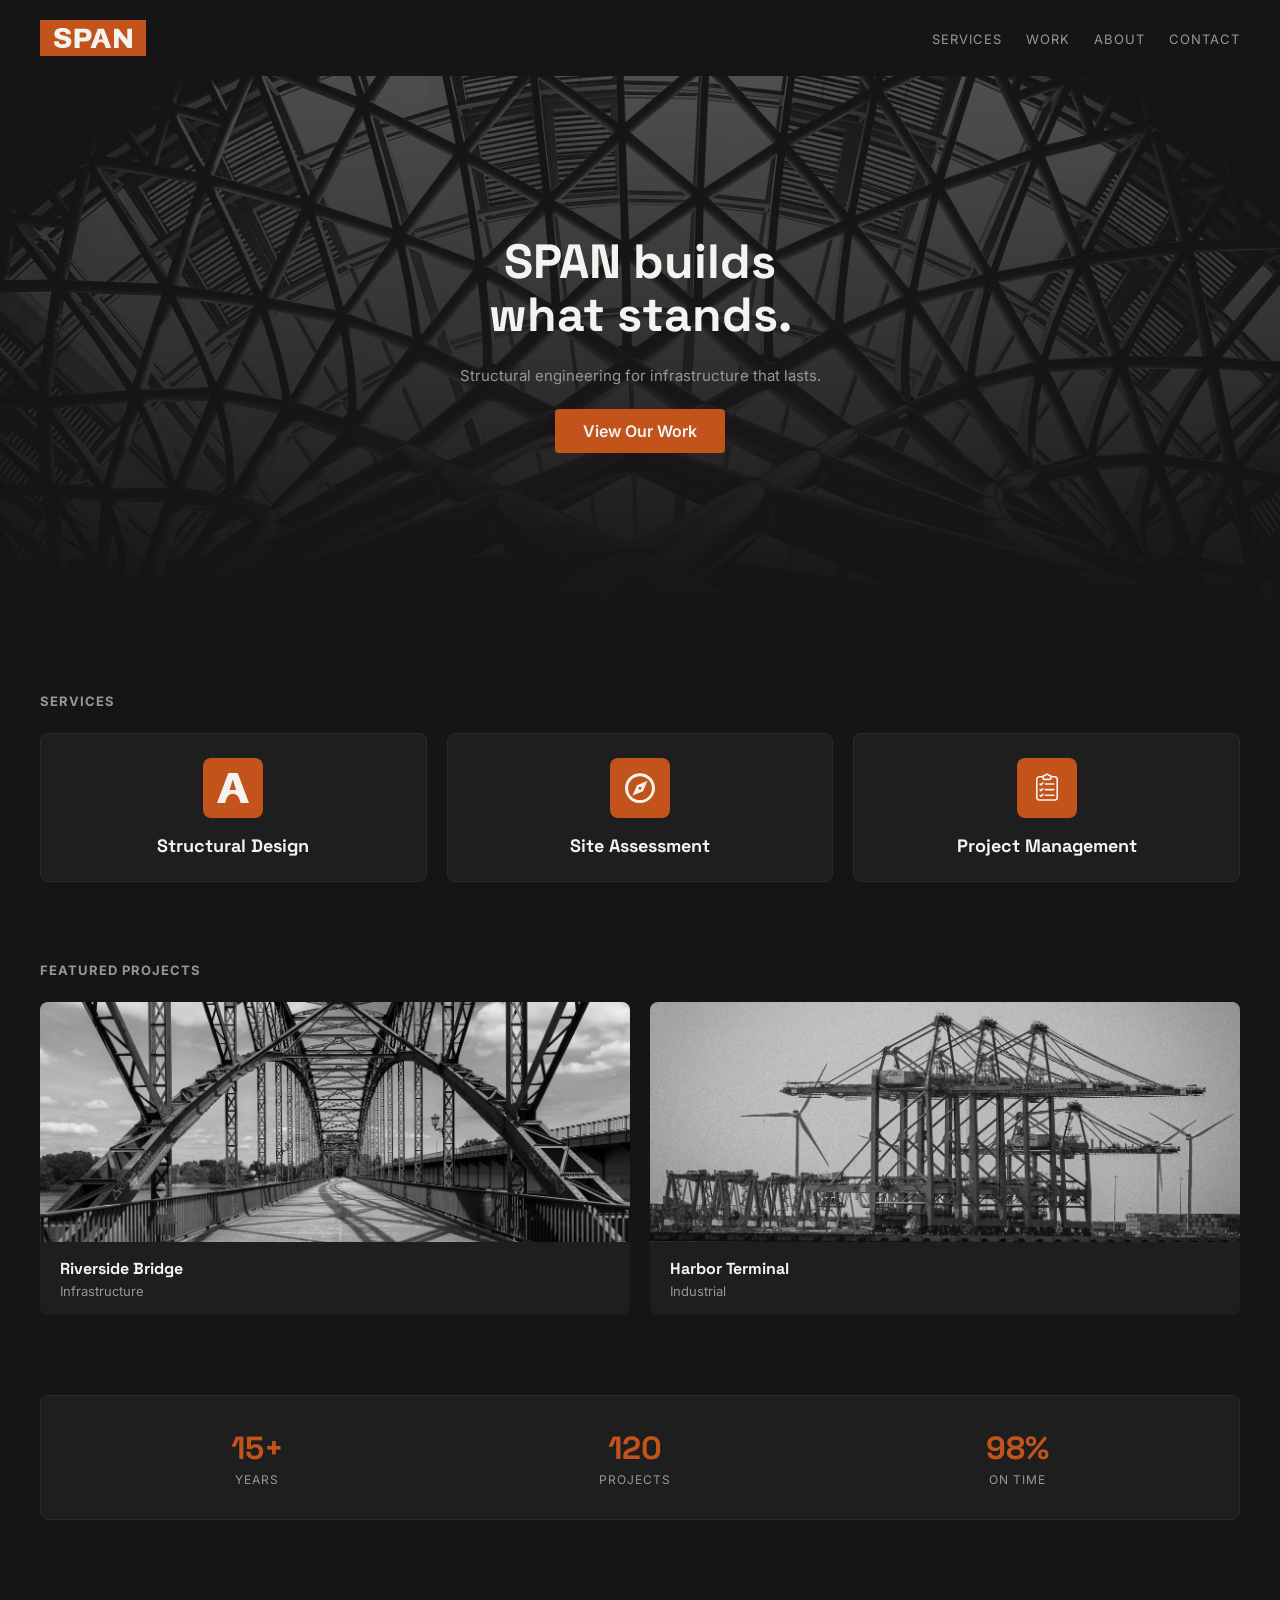
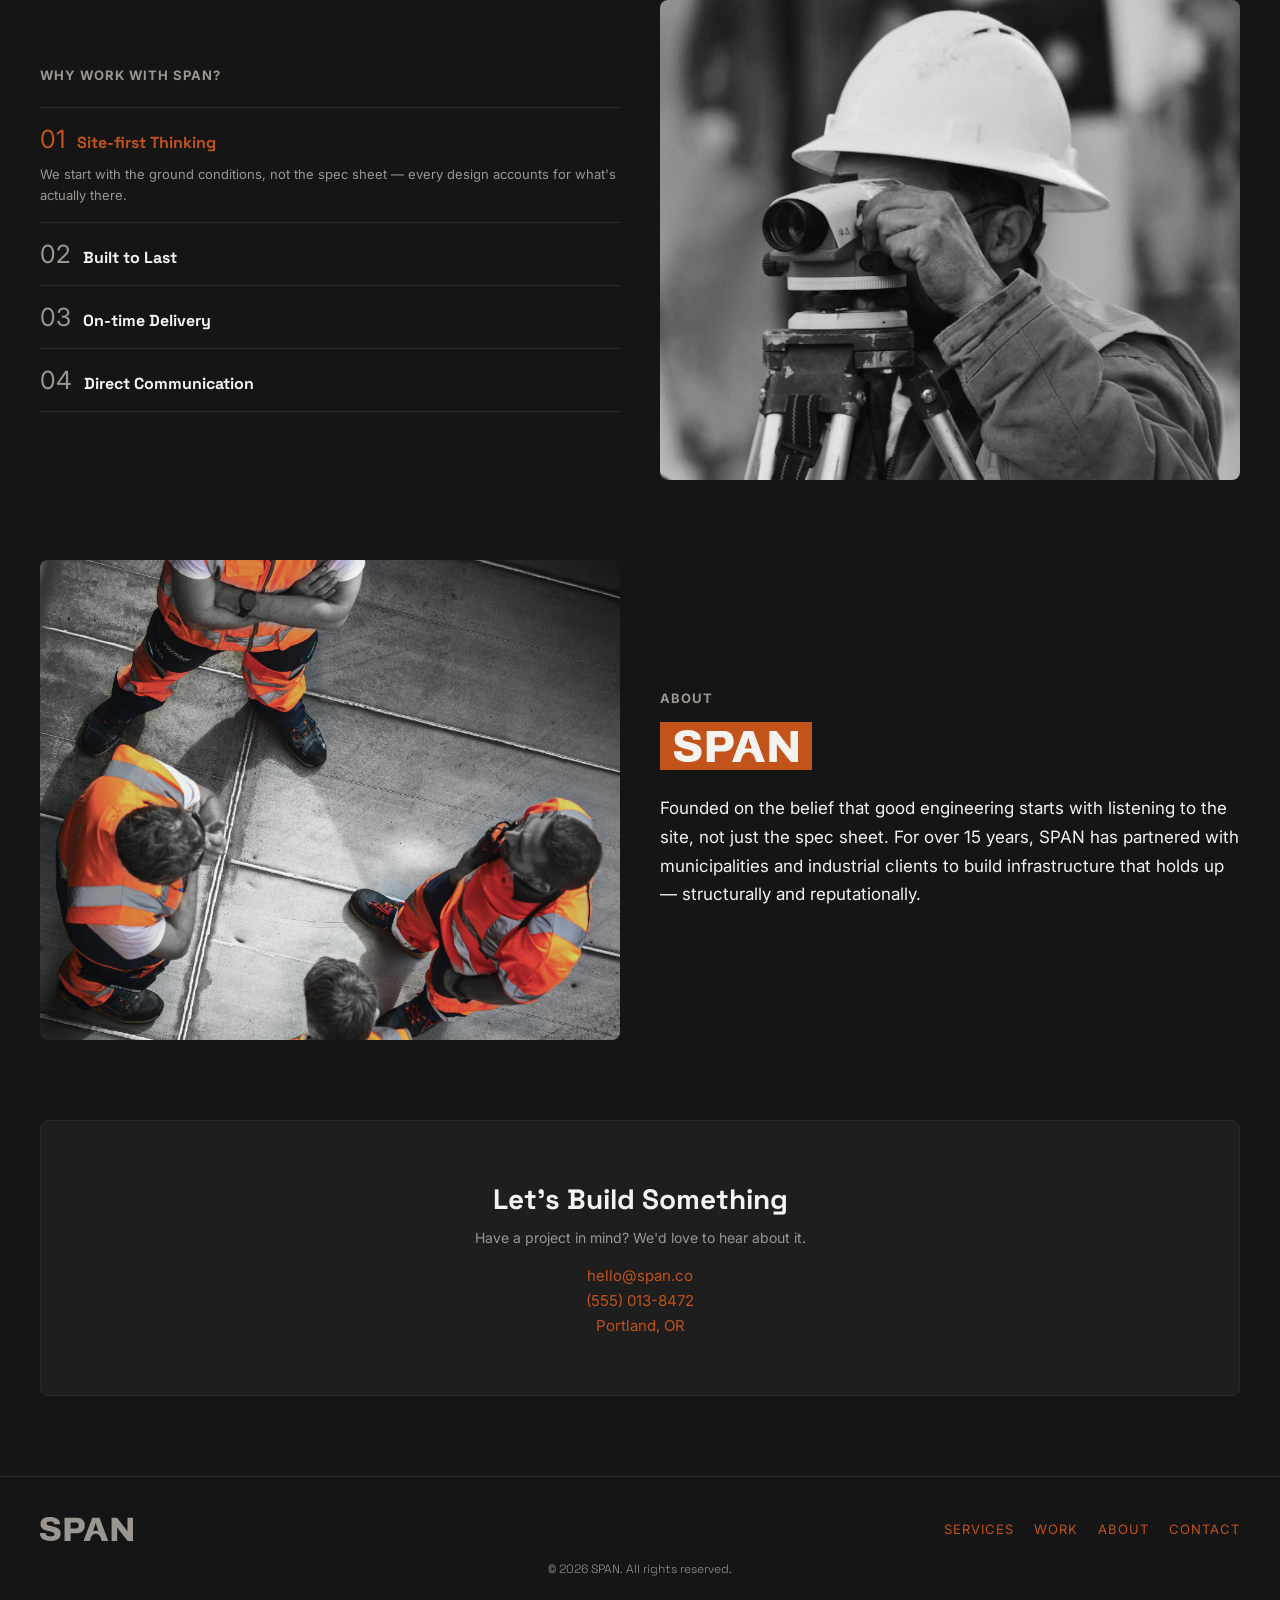
==== commit 2d97df13: "Add fade-in animations to footer and project hero elements; fix meta description typo in HTML files" ====
--- a/index.html
+++ b/index.html
@@ -4,7 +4,7 @@
     <meta charset="UTF-8" />
     <meta name="viewport" content="width=device-width, initial-scale=1.0" />
     <meta
-      name="decription"
+      name="description"
       content="SPAN is a structural engineering firm specializing in infrastructure and industrial projects — precision-driven, built on real-world constraints."
     />
     <title>SPAN - Structural Engineering</title>
--- a/css/stylesheet.css
+++ b/css/stylesheet.css
@@ -29,6 +29,12 @@
   color: var(--color-offwhite);
 }
 
+/* HTML */
+
+html {
+  scroll-behavior: smooth;
+}
+
 /* Header / Nav */
 
 header {
@@ -69,7 +75,7 @@
 }
 
 .nav-links a:hover {
-  color: var(--color-rust);
+  color: var(--color-offwhite);
 }
 
 .nav-links a::after {
@@ -104,6 +110,7 @@
   background-position: center;
   filter: grayscale(100%);
   z-index: 0;
+  animation: fadeIn 1.2s ease forwards;
 }
 
 .hero-overlay {
@@ -115,11 +122,14 @@
     rgba(21, 21, 21, 1)
   );
   z-index: 0;
+  animation: fadeIn 1.2s ease forwards;
 }
 
 .hero-content {
   position: relative;
   z-index: 1;
+  animation: fadeIn 1s ease forwards;
+  opacity: 0;
 }
 
 .hero h1 {
@@ -128,12 +138,18 @@
   font-weight: 700;
   line-height: 1.1;
   margin-bottom: 24px;
+  animation: fadeIn 0.8s ease forwards;
+  animation-delay: 0.1s;
+  opacity: 0;
 }
 
 .hero p {
   color: var(--color-steel);
   font-size: 15px;
   margin-bottom: 24px;
+  animation: fadeIn 0.8s ease forwards;
+  animation-delay: 0.3s;
+  opacity: 0;
 }
 
 .btn-primary {
@@ -146,6 +162,23 @@
   font-weight: 600;
 }
 
+.hero .btn-primary {
+  animation: fadeIn 0.8s ease forwards;
+  animation-delay: 0.5s;
+  opacity: 0;
+}
+
+@keyframes fadeIn {
+  from {
+    opacity: 0;
+    transform: translateY(20px);
+  }
+  to {
+    opacity: 1;
+    transform: translateY(0px);
+  }
+}
+
 /* Services */
 
 .services {
@@ -406,6 +439,27 @@
   font-size: 13px;
   letter-spacing: 1px;
   text-transform: uppercase;
+  position: relative;
+  transition: color 0.2s ease;
+}
+
+.footer-nav a:hover {
+  color: var(--color-offwhite);
+}
+
+.footer-nav a::after {
+  content: "";
+  position: absolute;
+  bottom: -4px;
+  left: 0;
+  width: 0;
+  height: 1px;
+  background-color: var(--color-rust);
+  transition: width 0.2s ease;
+}
+
+.footer-nav a:hover::after {
+  width: 100%;
 }
 
 .footer-copyright {
@@ -513,6 +567,7 @@
   background-position: center;
   filter: grayscale(100%);
   z-index: 0;
+  animation: fadeIn 1.2s ease forwards;
 }
 
 .project-hero::after {
@@ -525,11 +580,14 @@
     rgba(21, 21, 21, 0.95)
   );
   z-index: 0;
+  animation: fadeIn 1.2s ease forwards;
 }
 
 .project-hero-content {
   position: relative;
   z-index: 1;
+  animation: fadeIn 1.2s ease forwards;
+  opacity: 0;
 }
 
 .project-tag {
